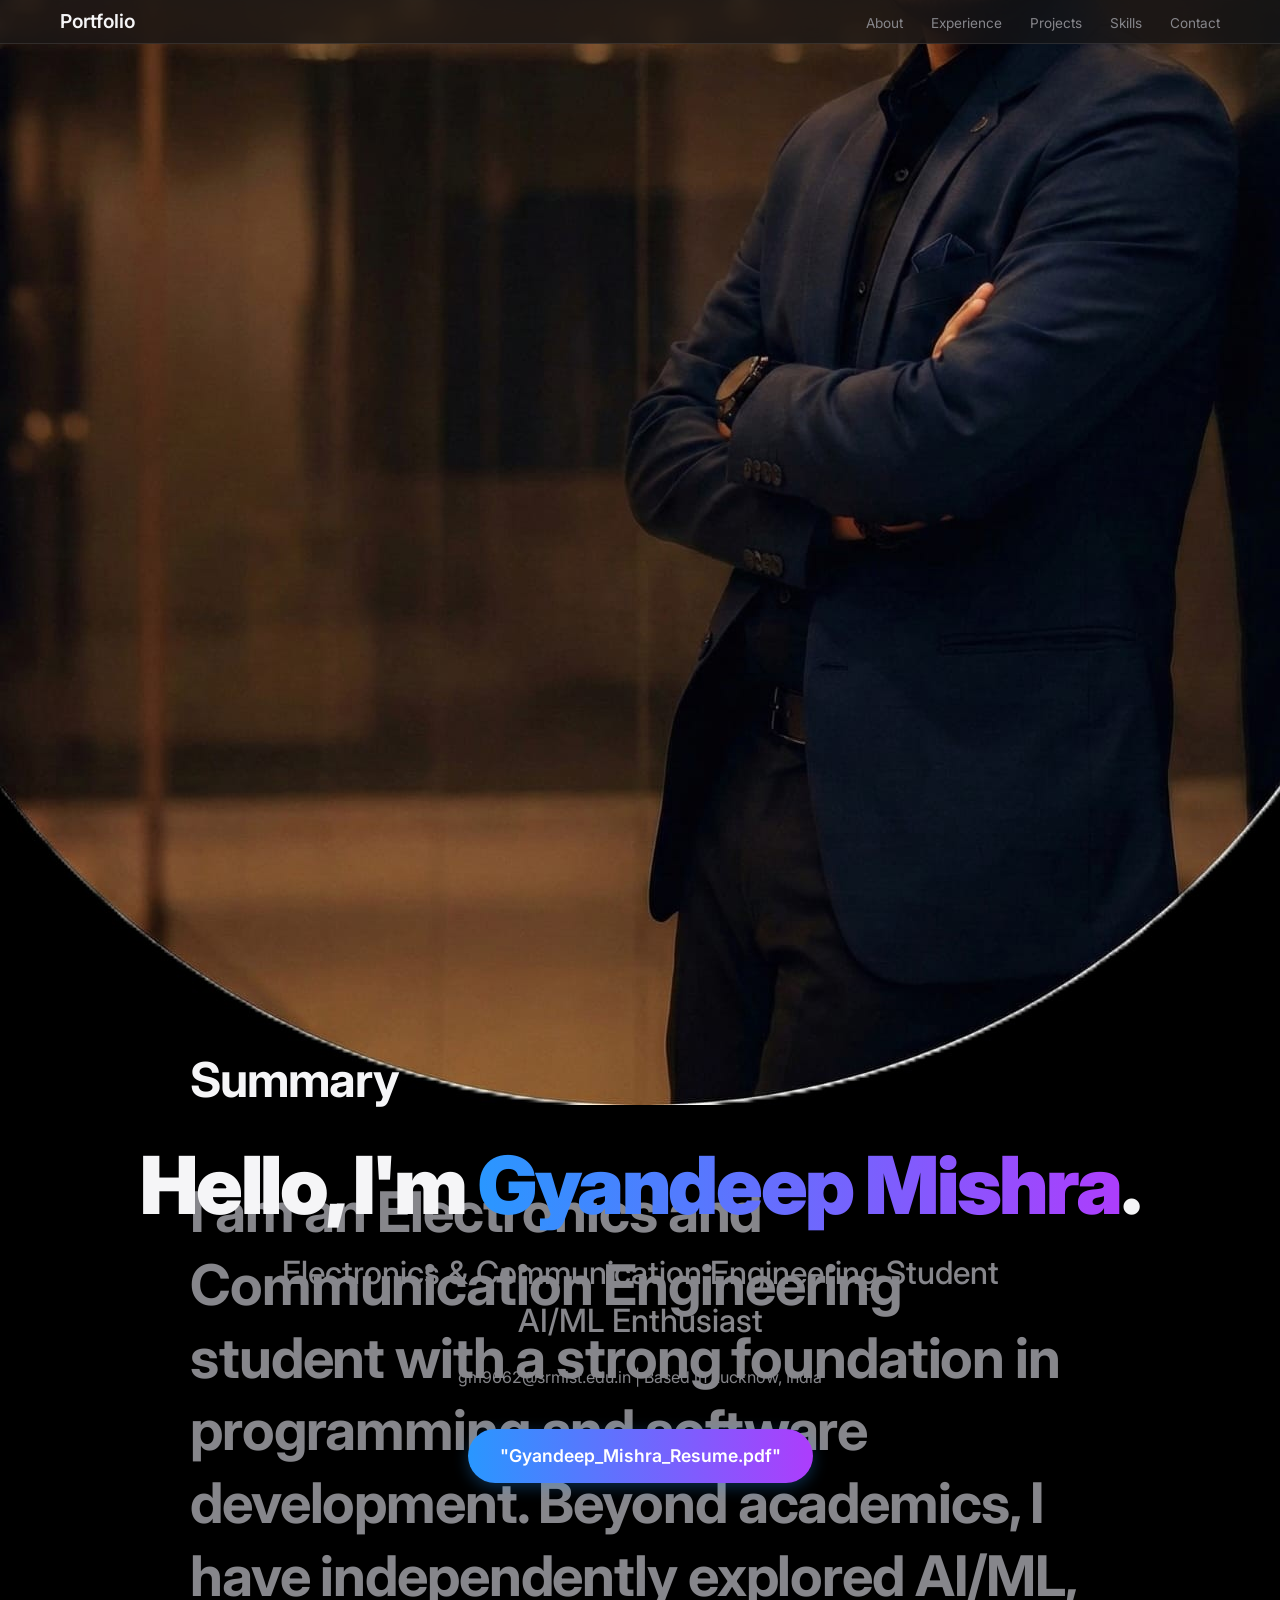
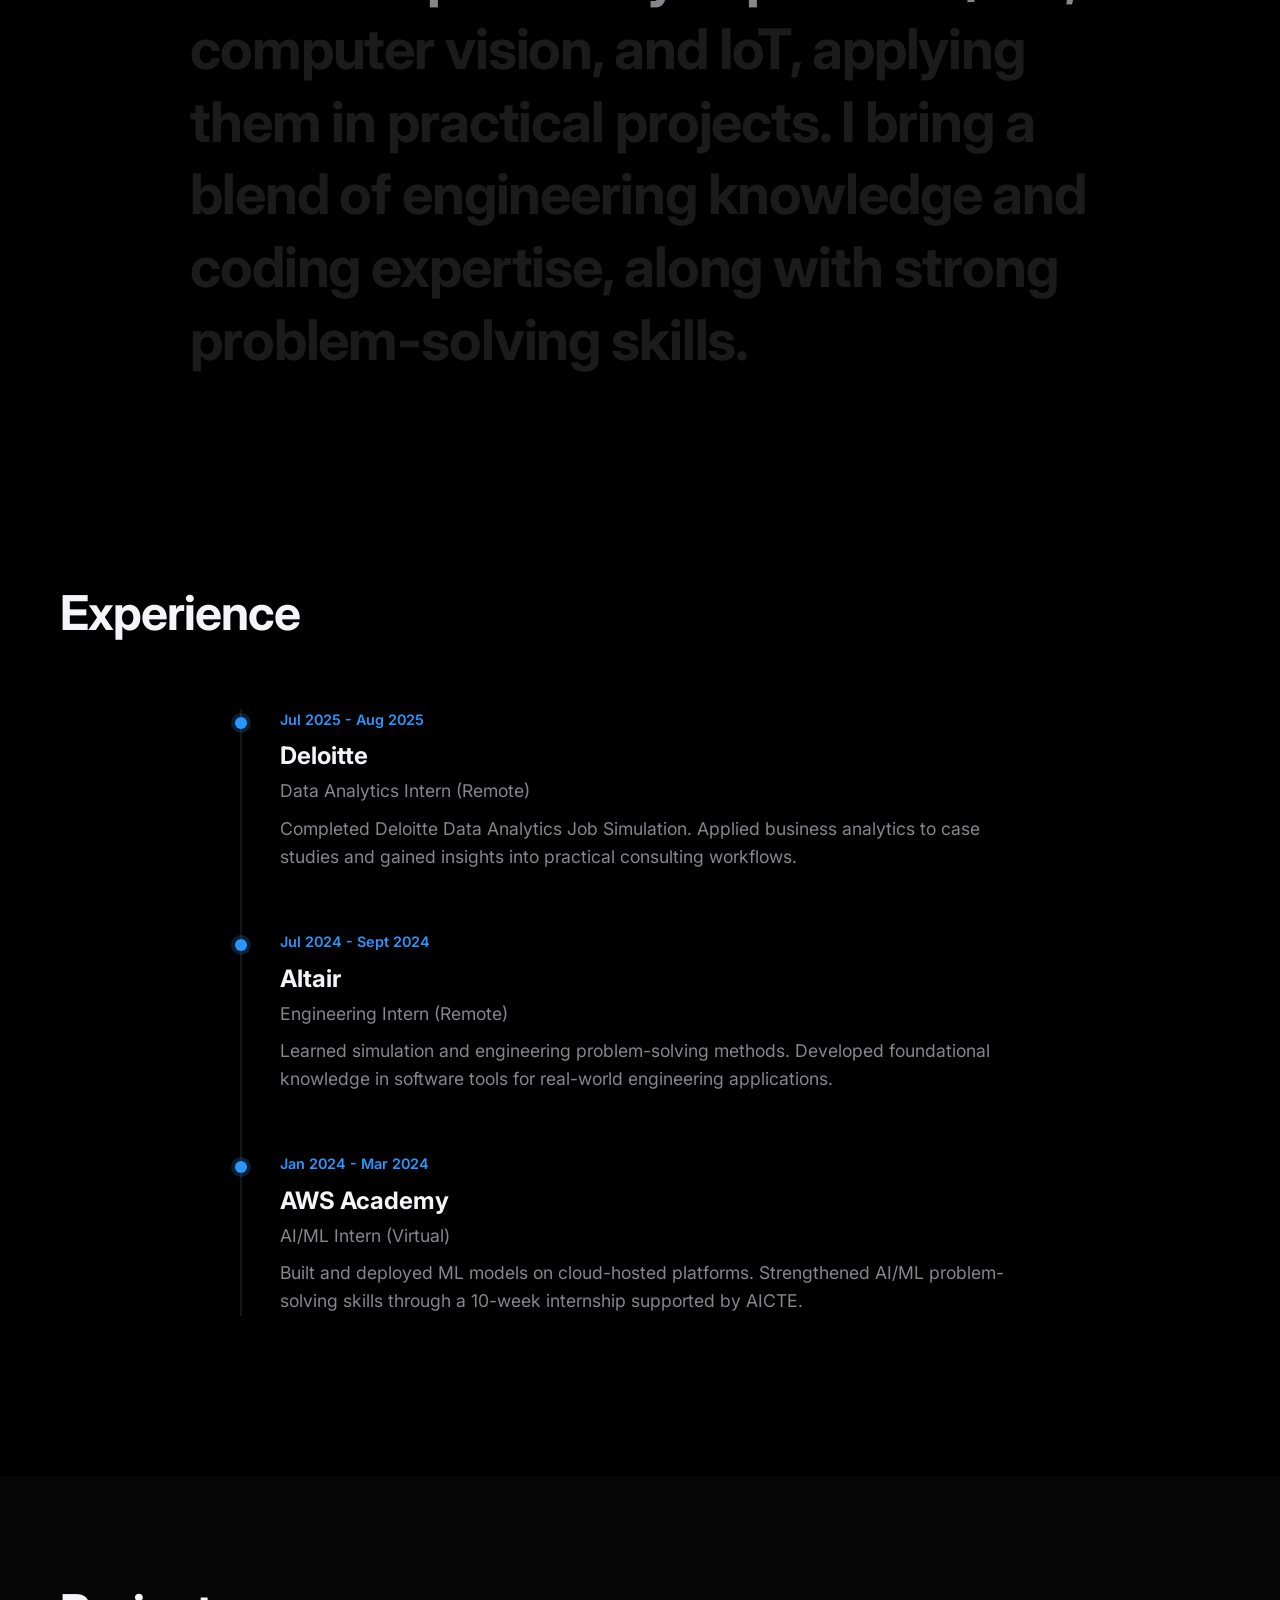
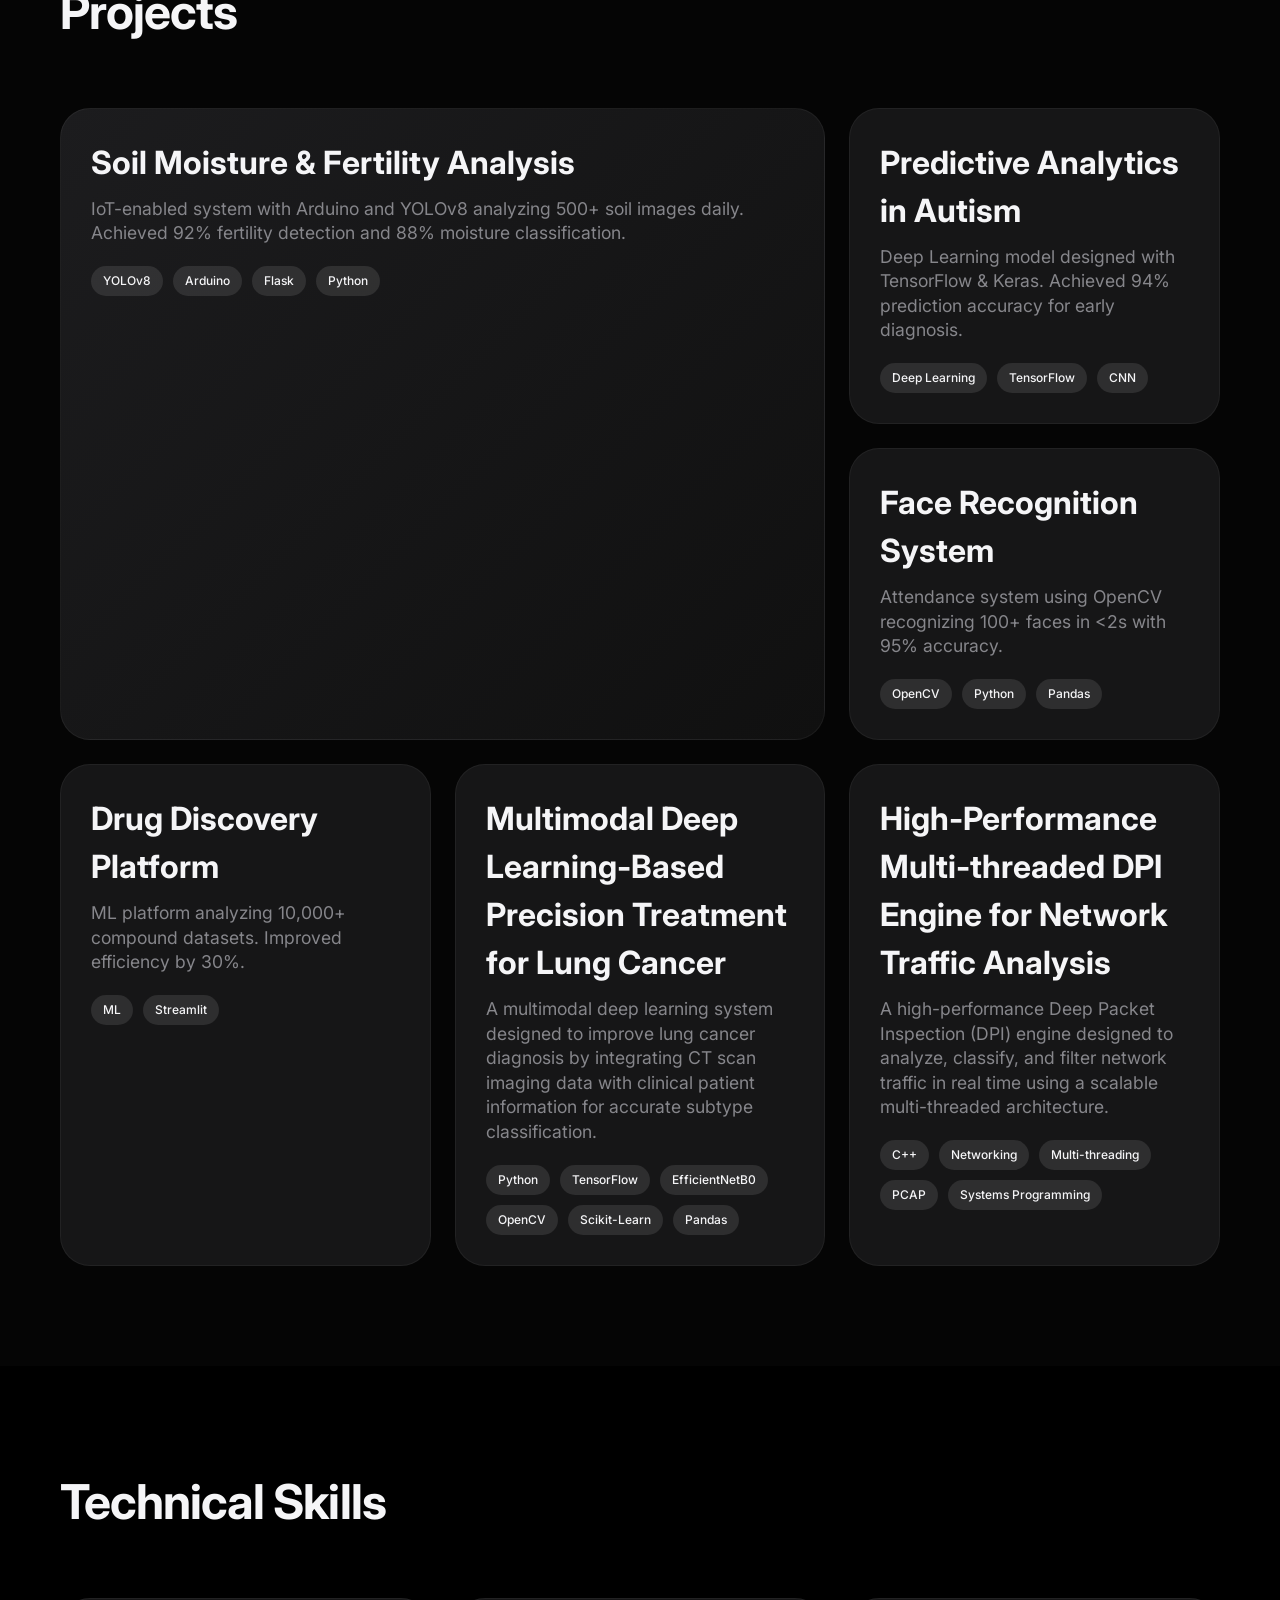
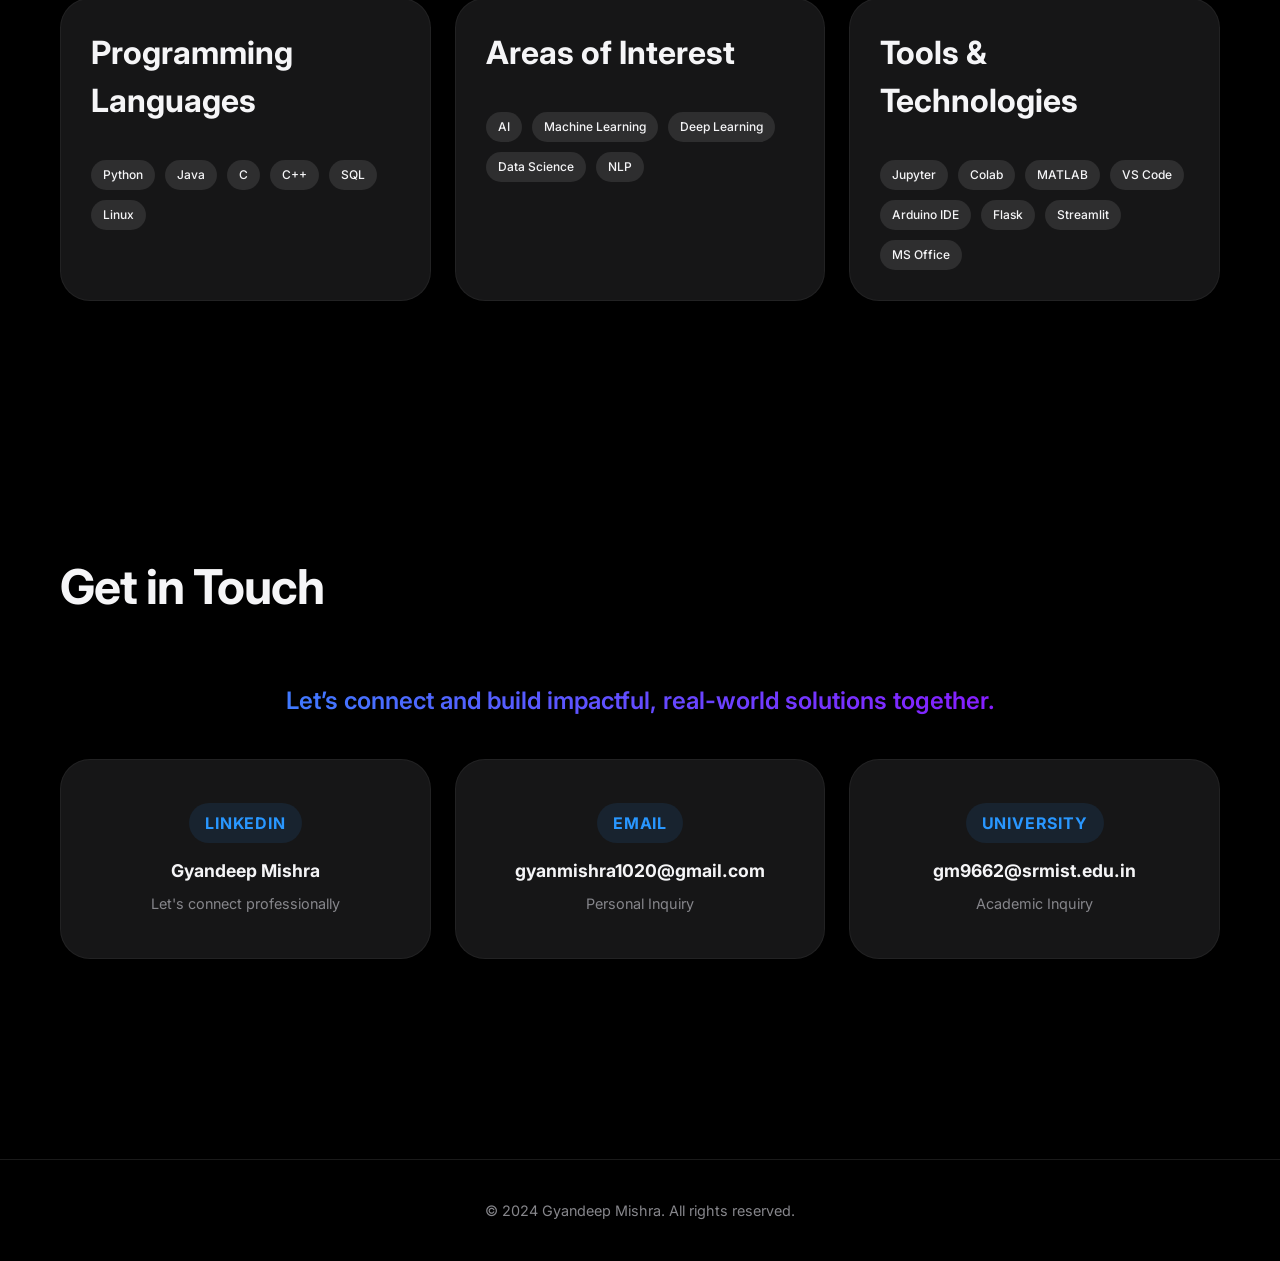
==== index.html @ fb1274d9 "Update index.html" ====
<!DOCTYPE html>
<html lang="en">

<head>
    <meta charset="UTF-8">
    <meta name="viewport" content="width=device-width, initial-scale=1.0">
    <title>Portfolio</title>
    <link rel="stylesheet" href="styles.css">
    <link rel="preconnect" href="https://fonts.googleapis.com">
    <link rel="preconnect" href="https://fonts.gstatic.com" crossorigin>
    <link href="https://fonts.googleapis.com/css2?family=Inter:wght@400;600;700;900&display=swap" rel="stylesheet">
</head>

<body>
    <nav class="navbar">
        <div class="nav-content">
            <a href="#" class="logo">Portfolio</a>
            <div class="nav-links">
                <a href="#about">About</a>
                <a href="#experience">Experience</a>
                <a href="#projects">Projects</a>
                <a href="#skills">Skills</a>
                <a href="#contact">Contact</a>
            </div>
        </div>
    </nav>

    <main>
        <section id="hero" class="hero-section">
            <div class="hero-content">
                <div class="profile-container">
                    <img src="profile.png" alt="Gyandeep Mishra" class="profile.png">
                </div>
                <h1 class="scroll-reveal">Hello, I'm <span class="highlight">Gyandeep Mishra</span>.</h1>
                <p class="subtitle scroll-reveal delay-1">Electronics & Communication Engineering Student<br>AI/ML
                    Enthusiast</p>
                <p style="margin-top: 20px; color: var(--text-secondary);" class="scroll-reveal delay-2">
                    gm9662@srmist.edu.in | Based in Lucknow, India</p>
                <div class="scroll-reveal delay-3" style="margin-top: 40px;">
                    <a href="resume.pdf" class="btn-primary" download>"Gyandeep_Mishra_Resume.pdf"</a>
                </div>
            </div>
        </section>

        <section id="about" class="about-section">
            <div class="container">
                <h2 class="section-title scroll-reveal">Summary</h2>
                <p class="large-text scroll-text">
                    I am an <span class="highlight-text">Electronics and Communication Engineering student</span> with a
                    strong foundation in programming and software development.
                    Beyond academics, I have independently explored <span class="highlight-text">AI/ML, computer vision,
                        and IoT</span>, applying them in practical projects.
                    I bring a blend of engineering knowledge and <span class="highlight-text">coding expertise</span>,
                    along with strong problem-solving skills.
                </p>
            </div>
        </section>

        <section id="experience" class="experience-section">
            <div class="container">
                <h2 class="section-title scroll-reveal">Experience</h2>
                <div class="timeline">
                    <div class="timeline-item scroll-reveal delay-1">
                        <div class="timeline-date">Jul 2025 - Aug 2025</div>
                        <div class="timeline-content">
                            <h3>Deloitte</h3>
                            <p>Data Analytics Intern (Remote)</p>
                            <p class="description">Completed Deloitte Data Analytics Job Simulation. Applied business
                                analytics to case studies and gained insights into practical consulting workflows.</p>
                        </div>
                    </div>
                    <div class="timeline-item scroll-reveal delay-2">
                        <div class="timeline-date">Jul 2024 - Sept 2024</div>
                        <div class="timeline-content">
                            <h3>Altair</h3>
                            <p>Engineering Intern (Remote)</p>
                            <p class="description">Learned simulation and engineering problem-solving methods. Developed
                                foundational knowledge in software tools for real-world engineering applications.</p>
                        </div>
                    </div>
                    <div class="timeline-item scroll-reveal delay-3">
                        <div class="timeline-date">Jan 2024 - Mar 2024</div>
                        <div class="timeline-content">
                            <h3>AWS Academy</h3>
                            <p>AI/ML Intern (Virtual)</p>
                            <p class="description">Built and deployed ML models on cloud-hosted platforms. Strengthened
                                AI/ML problem-solving skills through a 10-week internship supported by AICTE.</p>
                        </div>
                    </div>
                </div>
            </div>
        </section>

        <section id="projects" class="projects-section">
            <div class="container">
                <h2 class="section-title scroll-reveal">Projects</h2>
                <div class="bento-grid">
                    <div class="bento-item large scroll-reveal">
                        <div class="project-content">
                            <h3>Soil Moisture & Fertility Analysis</h3>
                            <p>IoT-enabled system with Arduino and YOLOv8 analyzing 500+ soil images daily. Achieved 92%
                                fertility detection and 88% moisture classification.</p>
                            <div class="project-tags">
                                <span class="tag">YOLOv8</span>
                                <span class="tag">Arduino</span>
                                <span class="tag">Flask</span>
                                <span class="tag">Python</span>
                            </div>
                            <!-- Hidden Details -->
                            <div class="hidden-details" style="display: none;">
                                <p><strong>The Soil Moisture and Fertility Analysis with Camera Integration</strong>
                                    project is a smart agriculture solution developed with the aim of improving farmers’
                                    conditions through the use of modern technology.</p>

                                <h4>Motivation</h4>
                                <p>Many farmers still rely on traditional methods and personal experience to judge soil
                                    quality and moisture levels, which often leads to over-irrigation, under-irrigation,
                                    low crop yield, and unnecessary fertilizer usage. The motivation behind this project
                                    was to provide farmers with a simple, accurate, and affordable technological tool
                                    that can help them make better decisions regarding watering and soil treatment,
                                    ultimately increasing productivity while reducing resource wastage.</p>

                                <h4>How It Works</h4>
                                <p>The system combines IoT hardware, computer vision, and machine learning to analyze
                                    soil conditions in real time. An Arduino-based setup is used along with a camera
                                    module to capture soil images directly from the field. These images are then
                                    processed using YOLOv8-based deep learning models, which analyze visual patterns,
                                    texture, and color variations in the soil to determine its fertility level and
                                    moisture condition.</p>

                                <h4>Key Metrics</h4>
                                <p>On a daily basis, the system is capable of analyzing 500+ soil images, providing
                                    consistent and scalable monitoring. The machine learning model achieved <strong>92%
                                        accuracy</strong> in soil fertility detection and <strong>88% accuracy</strong>
                                    in moisture classification, ensuring reliable results for real-world agricultural
                                    use.</p>

                                <h4>Farmer-Friendly Interface</h4>
                                <p>To make the system farmer-friendly, the processed results are displayed through a
                                    web-based interface developed using Flask, HTML, and CSS. This interface presents
                                    clear insights such as:</p>
                                <ul>
                                    <li>Current soil moisture level</li>
                                    <li>Soil fertility status</li>
                                    <li>Recommendations for irrigation and fertilizer usage</li>
                                </ul>

                                <h4>Impact</h4>
                                <p>By using accurate data instead of guesswork, farmers can avoid excessive watering and
                                    fertilizer application. As a result, the system helps in reducing water usage by
                                    20–25%, lowering operational costs and promoting sustainable farming practices.</p>

                                <p>Overall, this project demonstrates how IoT and AI-driven solutions can empower
                                    farmers by providing them with actionable insights, improving crop yield, conserving
                                    natural resources, and supporting long-term agricultural sustainability.</p>
                            </div>
                        </div>
                    </div>
                    <div class="bento-item medium scroll-reveal delay-1">
                        <div class="project-content">
                            <h3>Predictive Analytics in Autism</h3>
                            <p>Deep Learning model designed with TensorFlow & Keras. Achieved 94% prediction accuracy
                                for early diagnosis.</p>
                            <div class="project-tags">
                                <span class="tag">Deep Learning</span>
                                <span class="tag">TensorFlow</span>
                                <span class="tag">CNN</span>
                            </div>
                            <!-- Hidden Details -->
                            <div class="hidden-details" style="display: none;">
                                <p><strong>The Predictive Analytics in Autism Spectrum Disorder (ASD)</strong> project
                                    focuses on using artificial intelligence and deep learning techniques to support the
                                    early and accurate diagnosis of autism.</p>

                                <h4>Motivation & Problem</h4>
                                <p>Autism Spectrum Disorder is a neurodevelopmental condition that affects
                                    communication, behavior, and social interaction. Early diagnosis plays a critical
                                    role in enabling timely intervention. However, traditional diagnosis methods largely
                                    depend on behavioral observations and expert judgment, which can be time-consuming,
                                    subjective, and prone to inconsistencies, often leading to delayed diagnosis or
                                    false positives.</p>

                                <h4>The Solution</h4>
                                <p>The motivation behind this project was to design a data-driven and objective
                                    diagnostic support system that can assist healthcare professionals by improving
                                    diagnostic accuracy and reducing uncertainty. By leveraging deep learning models,
                                    the system aims to identify autism-related patterns at an early stage, making the
                                    diagnostic process faster and more reliable.</p>

                                <h4>Technical Implementation</h4>
                                <p>In this project, a <strong>Convolutional Neural Network (CNN)</strong> was developed
                                    using <strong>TensorFlow</strong> and <strong>Keras</strong>. The model was trained
                                    on 5,000+ datasets, which include relevant features associated with Autism Spectrum
                                    Disorder. CNNs are particularly effective in identifying complex and non-linear
                                    patterns in data, making them well-suited for medical prediction tasks.</p>

                                <h4>Results & Impact</h4>
                                <p>After training and evaluation, the model achieved a <strong>prediction accuracy of
                                        94%</strong>, demonstrating strong diagnostic capability. Additionally, the
                                    system successfully <strong>reduced false positive rates by 15%</strong>, which is
                                    critical in avoiding unnecessary stress, misdiagnosis, and incorrect treatment
                                    plans.</p>

                                <p>By improving diagnostic precision, this project contributes to early autism
                                    detection, enabling healthcare professionals and caregivers to initiate timely
                                    intervention strategies. The system is intended to act as a decision-support tool,
                                    assisting clinicians rather than replacing professional medical judgment.</p>

                                <p>Overall, this project highlights the potential of AI-driven predictive analytics in
                                    healthcare, specifically in neurodevelopmental disorder diagnosis, enhancing
                                    accuracy, consistency, and efficiency in medical decision-making.</p>
                            </div>
                        </div>
                    </div>
                    <div class="bento-item medium scroll-reveal delay-2">
                        <div class="project-content">
                            <h3>Face Recognition System</h3>
                            <p>Attendance system using OpenCV recognizing 100+ faces in <2s with 95% accuracy.</p>
                                    <div class="project-tags">
                                        <span class="tag">OpenCV</span>
                                        <span class="tag">Python</span>
                                        <span class="tag">Pandas</span>
                                    </div>
                                    <!-- Hidden Details -->
                                    <div class="hidden-details" style="display: none;">
                                        <p><strong>The Face Recognition Attendance System using ESP32</strong> is an
                                            automated attendance management solution designed to replace traditional
                                            manual and biometric attendance methods, which are often time-consuming,
                                            error-prone, and inconvenient.</p>

                                        <h4>Motivation</h4>
                                        <p>In educational institutions and organizations, taking attendance manually
                                            consumes valuable time and can lead to proxy attendance or incorrect record
                                            keeping. The motivation behind this project was to develop a contactless,
                                            fast, and accurate attendance system that leverages computer vision and
                                            embedded systems. Especially after the COVID-19 period, the need for
                                            touch-free and automated systems became more important for hygiene,
                                            efficiency, and scalability.</p>

                                        <h4>How It Works</h4>
                                        <p>The system uses an <strong>ESP32 camera module</strong> to capture facial
                                            images of individuals in real time. These images are processed using
                                            <strong>Python</strong> and <strong>OpenCV</strong>, where facial features
                                            are detected and compared against a pre-stored database using the
                                            <strong>face_recognition</strong> library. Once a face is successfully
                                            recognized, the system automatically marks the attendance of the individual.
                                        </p>

                                        <h4>Performance & Tech Stack</h4>
                                        <p>The system is capable of recognizing <strong>100+ faces in under 2
                                                seconds</strong>, making it suitable for real-time classroom or office
                                            environments. Attendance data is stored and managed efficiently using Pandas
                                            and NumPy, enabling structured record-keeping and easy data analysis.</p>

                                        <h4>Impact</h4>
                                        <p>During evaluation, the system achieved an <strong>overall recognition
                                                accuracy of 95%</strong>, ensuring reliable performance in real-world
                                            conditions. By automating the attendance process, the system saves
                                            approximately <strong>15 minutes per session</strong>, significantly
                                            improving productivity for instructors and administrators.</p>

                                        <p>This project demonstrates how embedded hardware (ESP32) combined with
                                            computer vision and machine learning techniques can solve everyday
                                            administrative problems, highlighting the practical application of AI in
                                            building smart, efficient, and scalable systems.</p>
                                    </div>
                        </div>
                    </div>
                    <div class="bento-item small scroll-reveal delay-3">
                        <div class="project-content">
                            <h3>Drug Discovery Platform</h3>
                            <p>ML platform analyzing 10,000+ compound datasets. Improved efficiency by 30%.</p>
                            <div class="project-tags">
                                <span class="tag">ML</span>
                                <span class="tag">Streamlit</span>
                            </div>
                            <!-- Hidden Details -->
                            <div class="hidden-details" style="display: none;">
                                <p><strong>The Drug Discovery and Management System</strong> is a web-based healthcare
                                    platform developed to address two major challenges in the pharmaceutical domain:
                                    medicine supply chain management and efficient drug discovery and accessibility.</p>

                                <h4>The Problem</h4>
                                <p>The idea for this project originated during the COVID-19 pandemic (2020), when
                                    governments and healthcare authorities faced serious difficulties in tracking
                                    medicine manufacturing, distribution, and availability. Despite sufficient
                                    production, medicines often failed to reach the right places at the right time due
                                    to the absence of a centralized monitoring system. This resulted in shortages, black
                                    marketing, panic buying, and lack of transparency.</p>

                                <h4>The Solution</h4>
                                <p>To address this issue, we designed a centralized digital platform that allows
                                    medicines to be tracked end-to-end, starting from the manufacturer, moving through
                                    retailers, and finally reaching local medical shops where customers can easily
                                    purchase them. This enables better visibility, accountability, and control over the
                                    pharmaceutical supply chain.</p>

                                <h4>Drug Discovery & Analysis</h4>
                                <p>In addition to management, the project also focuses on the drug discovery and search
                                    process. Traditional drug analysis and discovery methods are time-consuming and
                                    computationally expensive. To overcome this, we applied machine learning techniques
                                    on a dataset of 10,000+ drug compounds to speed up analysis and improve prediction
                                    efficiency. As a result, the system reduces drug analysis time by 40% and improves
                                    prediction efficiency by 30%, significantly accelerating the discovery process.</p>

                                <h4>Intelligent Drug Search</h4>
                                <p>A key feature of the system is its intelligent drug search functionality. When a user
                                    searches for a medicine (for example, a branded drug like Dolo), the system not only
                                    checks its availability in nearby locations but also automatically suggests:</p>
                                <ul>
                                    <li>Alternative branded medicines with the same composition</li>
                                    <li>Generic medicines that are safe, approved, and more affordable</li>
                                </ul>
                                <p>This feature is especially useful during shortages, as it reduces dependency on a
                                    single brand and promotes awareness of cost-effective generic options.</p>

                                <h4>Tech Stack</h4>
                                <p>The entire system is implemented using <strong>Python</strong>, with data processing
                                    handled by <strong>Pandas</strong> and <strong>NumPy</strong>, machine learning
                                    models developed using <strong>TensorFlow</strong>, and a user-friendly web
                                    interface built using <strong>Streamlit</strong>.</p>
                            </div>
                        </div>
                    </div>
                    <div class="bento-item medium scroll-reveal">
                        <div class="project-content">
                            <h3>Multimodal Deep Learning-Based Precision Treatment for Lung Cancer</h3>
                            <p>A multimodal deep learning system designed to improve lung cancer diagnosis by integrating CT scan imaging data with clinical patient information for accurate subtype classification.</p>
                            <div class="project-tags">
                                <span class="tag">Python</span>
                                <span class="tag">TensorFlow</span>
                                <span class="tag">EfficientNetB0</span>
                                <span class="tag">OpenCV</span>
                                <span class="tag">Scikit-Learn</span>
                                <span class="tag">Pandas</span>
                            </div>
                            <!-- Hidden Details -->
                            <div class="hidden-details" style="display: none;">
                                <p><strong>Overview:</strong> A multimodal deep learning system designed to improve lung cancer diagnosis and treatment planning by integrating CT scan imaging data with clinical patient information for accurate subtype classification.</p>

                                <h4>The Problem</h4>
                                <p>Traditional lung cancer diagnosis often relies on either imaging data or clinical information independently, which limits diagnostic accuracy and fails to capture the full complexity of the disease. This can lead to delayed detection, incorrect classification of cancer subtypes, and less effective treatment planning.</p>

                                <h4>The Solution</h4>
                                <p>To overcome these limitations, this project introduces a multimodal deep learning framework that combines CT scan images with structured clinical data. By leveraging both visual and patient-specific information, the system enhances classification accuracy and supports more precise, personalized treatment decisions.</p>

                                <h4>Core Features</h4>
                                <ul>
                                    <li><strong>Multimodal Data Integration:</strong> Combines CT scan images and clinical data for comprehensive analysis.</li>
                                    <li><strong>Deep Learning-Based Image Processing:</strong> Uses EfficientNetB0 for feature extraction from medical imaging data.</li>
                                    <li><strong>Feature-Level Fusion:</strong> Merges image features with clinical parameters to improve prediction performance.</li>
                                    <li><strong>Cancer Subtype Classification:</strong> Accurately classifies different types of lung cancer for better diagnosis.</li>
                                    <li><strong>Preprocessing Pipeline:</strong> Implements image normalization, resizing, and data cleaning for reliable model training.</li>
                                </ul>

                                <h4>System Architecture</h4>
                                <p>The system follows a multimodal pipeline:</p>
                                <p style="background-color: var(--secondary-bg); padding: 10px; border-radius: 5px; text-align: center; margin: 15px 0;">
                                    <code>CT Images &rarr; CNN Feature Extraction (EfficientNetB0)</code><br>
                                    <code>Clinical Data &rarr; Feature Fusion &rarr; Classification Model &rarr; Output Prediction</code>
                                </p>

                                <h4>Technical Contribution</h4>
                                <ul>
                                    <li>Developed a multimodal deep learning architecture combining imaging and tabular data</li>
                                    <li>Implemented feature-level fusion techniques to enhance predictive performance</li>
                                    <li>Utilized transfer learning (EfficientNetB0) for improved feature extraction</li>
                                    <li>Built a complete pipeline including preprocessing, training, and evaluation</li>
                                    <li>Integrated multiple libraries for efficient data handling and model development</li>
                                </ul>

                                <h4>Impact</h4>
                                <ul>
                                    <li>Achieved high classification accuracy (~96&ndash;97%)</li>
                                    <li>Improved diagnostic reliability by combining multiple data sources</li>
                                    <li>Supports precision medicine by enabling personalized treatment planning</li>
                                    <li>Demonstrates real-world application of AI in healthcare and medical imaging</li>
                                </ul>

                                <h4>Tech Stack</h4>
                                <ul>
                                    <li><strong>Language:</strong> Python</li>
                                    <li><strong>Libraries:</strong> TensorFlow, Keras, OpenCV, Scikit-Learn, NumPy, Pandas</li>
                                    <li><strong>Model:</strong> EfficientNetB0 (Transfer Learning)</li>
                                    <li><strong>Concepts:</strong> Deep Learning, Multimodal Learning, Medical Image Analysis</li>
                                </ul>
                            </div>
                        </div>
                    </div>
                    <div class="bento-item medium scroll-reveal delay-1">
                        <div class="project-content">
                            <h3>High-Performance Multi-threaded DPI Engine for Network Traffic Analysis</h3>
                            <p>A high-performance Deep Packet Inspection (DPI) engine designed to analyze, classify, and filter network traffic in real time using a scalable multi-threaded architecture.</p>
                            <div class="project-tags">
                                <span class="tag">C++</span>
                                <span class="tag">Networking</span>
                                <span class="tag">Multi-threading</span>
                                <span class="tag">PCAP</span>
                                <span class="tag">Systems Programming</span>
                            </div>
                            <!-- Hidden Details -->
                            <div class="hidden-details" style="display: none;">
                                <p><strong>Overview:</strong> A high-performance Deep Packet Inspection (DPI) engine designed to analyze, classify, and filter network traffic in real time using a scalable multi-threaded architecture.</p>

                                <h4>The Problem</h4>
                                <p>Traditional network monitoring systems rely on basic packet inspection techniques that only analyze packet headers, making them ineffective for identifying modern applications, encrypted traffic patterns, and malicious activities. Additionally, single-threaded systems struggle to handle high-throughput network traffic, leading to performance bottlenecks and delayed analysis.</p>

                                <h4>The Solution</h4>
                                <p>To address these limitations, this project implements a multi-threaded DPI engine capable of inspecting packet payloads in depth while maintaining high performance. The system processes PCAP-based network traffic and distributes workloads efficiently across multiple threads to ensure scalability and real-time analysis.</p>

                                <h4>Core Features</h4>
                                <ul>
                                    <li><strong>Deep Packet Inspection (DPI):</strong> Analyzes both packet headers and payloads to identify applications and traffic patterns.</li>
                                    <li><strong>Multi-threaded Architecture:</strong> Uses thread-safe queues and load balancing to process large volumes of network packets in parallel.</li>
                                    <li><strong>Connection Tracking:</strong> Maintains stateful information of network flows for accurate traffic classification.</li>
                                    <li><strong>Rule-based Filtering System:</strong> Allows blocking or filtering of traffic based on predefined rules (e.g., domain or protocol-based).</li>
                                    <li><strong>SNI Extraction (TLS Analysis):</strong> Extracts Server Name Indication (SNI) from encrypted traffic to identify domains without decryption.</li>
                                    <li><strong>PCAP Processing Engine:</strong> Reads and processes offline packet capture files for traffic analysis and testing.</li>
                                </ul>

                                <h4>System Architecture</h4>
                                <p>The system follows a pipeline-based design:</p>
                                <p style="background-color: var(--secondary-bg); padding: 10px; border-radius: 5px; text-align: center; margin: 15px 0;"><code>PCAP Input &rarr; Packet Parser &rarr; Load Balancer &rarr; Worker Threads &rarr; DPI Engine &rarr; Rule Engine &rarr; Output</code></p>
                                <p>This architecture ensures efficient packet distribution and high throughput while maintaining accuracy in inspection.</p>

                                <h4>Technical Contribution</h4>
                                <ul>
                                    <li>Designed a scalable multi-threaded pipeline for packet processing</li>
                                    <li>Implemented lock-free / thread-safe queue mechanisms for inter-thread communication</li>
                                    <li>Built modular components such as: Packet parser, Load balancer, Rule manager, Connection tracker</li>
                                    <li>Optimized packet flow handling to minimize latency and maximize throughput</li>
                                </ul>

                                <h4>Impact</h4>
                                <ul>
                                    <li>Enables real-time traffic classification and filtering</li>
                                    <li>Improves performance and scalability compared to single-threaded DPI systems</li>
                                    <li>Demonstrates practical implementation of network security concepts used in ISPs and enterprise firewalls</li>
                                    <li>Provides a foundation for advanced applications like intrusion detection systems (IDS) and network monitoring tools</li>
                                </ul>

                                <h4>Tech Stack</h4>
                                <ul>
                                    <li><strong>Language:</strong> C++</li>
                                    <li><strong>Concepts:</strong> Multi-threading, Networking, Systems Design</li>
                                    <li><strong>Libraries/Tools:</strong> PCAP processing, CMake</li>
                                    <li><strong>Core Components:</strong> Thread-safe queues, Load balancer, DPI engine, Rule manager</li>
                                </ul>
                            </div>
                        </div>
                    </div>
                </div>
            </div>
        </section>

        <section id="skills" class="skills-section">
            <div class="container">
                <h2 class="section-title scroll-reveal">Technical Skills</h2>
                <div class="bento-grid">
                    <div class="bento-item scroll-reveal delay-4">
                        <div class="project-content">
                            <h3>Programming Languages</h3>
                            <div class="project-tags" style="margin-top: 15px;">
                                <span class="tag">Python</span>
                                <span class="tag">Java</span>
                                <span class="tag">C</span>
                                <span class="tag">C++</span>
                                <span class="tag">SQL</span>
                                <span class="tag">Linux</span>
                            </div>
                        </div>
                    </div>
                    <div class="bento-item scroll-reveal delay-5">
                        <div class="project-content">
                            <h3>Areas of Interest</h3>
                            <div class="project-tags" style="margin-top: 15px;">
                                <span class="tag">AI</span>
                                <span class="tag">Machine Learning</span>
                                <span class="tag">Deep Learning</span>
                                <span class="tag">Data Science</span>
                                <span class="tag">NLP</span>
                            </div>
                        </div>
                    </div>
                    <div class="bento-item scroll-reveal delay-6">
                        <div class="project-content">
                            <h3>Tools & Technologies</h3>
                            <div class="project-tags" style="margin-top: 15px;">
                                <span class="tag">Jupyter</span>
                                <span class="tag">Colab</span>
                                <span class="tag">MATLAB</span>
                                <span class="tag">VS Code</span>
                                <span class="tag">Arduino IDE</span>
                                <span class="tag">Flask</span>
                                <span class="tag">Streamlit</span>
                                <span class="tag">MS Office</span>
                            </div>
                        </div>
                    </div>
                </div>
            </div>
        </section>

        <!-- Project Detail Modal -->
        <div id="project-modal" class="modal">
            <div class="modal-content">
                <span class="close-modal">&times;</span>
                <h2 id="modal-title">Project Title</h2>
                <div id="modal-tags" class="project-tags"></div>
                <div id="modal-body">
                    <!-- Dynamic Content -->
                </div>
            </div>
        </div>

        <section id="contact" class="contact-section">
            <div class="container">
                <h2 class="section-title scroll-reveal">Get in Touch</h2>
                <p class="contact-tagline scroll-reveal delay-1">Let’s connect and build impactful, real-world solutions
                    together.</p>
                <div class="contact-grid">
                    <a href="https://www.linkedin.com/in/gyandeep-mishra-atomic-intense/" target="_blank"
                        class="bento-item contact-card scroll-reveal delay-1">
                        <div class="contact-icon">LinkedIn</div>
                        <h3>Gyandeep Mishra</h3>
                        <p>Let's connect professionally</p>
                    </a>
                    <a href="mailto:gyanmishra1020@gmail.com" class="bento-item contact-card scroll-reveal delay-2">
                        <div class="contact-icon">Email</div>
                        <h3>gyanmishra1020@gmail.com</h3>
                        <p>Personal Inquiry</p>
                    </a>
                    <a href="mailto:gm9662@srmist.edu.in" class="bento-item contact-card scroll-reveal delay-3">
                        <div class="contact-icon">University</div>
                        <h3>gm9662@srmist.edu.in</h3>
                        <p>Academic Inquiry</p>
                    </a>
                </div>
            </div>
        </section>

        <footer class="footer">
            <p>&copy; 2024 Gyandeep Mishra. All rights reserved.</p>
        </footer>
    </main>

    <script src="script.js"></script>
</body>

</html>
---- styles.css ----
:root {
    --bg-color: #000000;
    --bg-secondary: #161617;
    --text-primary: #f5f5f7;
    --text-secondary: #86868b;
    --accent-color: #2997ff;
    --font-stack: 'Inter', -apple-system, BlinkMacSystemFont, "Segoe UI", Roboto, Oxygen, Ubuntu, Cantarell, "Open Sans", "Helvetica Neue", sans-serif;
    --max-width: 1200px;
    --nav-height: 44px;
}

* {
    margin: 0;
    padding: 0;
    box-sizing: border-box;
}

body {
    background-color: var(--bg-color);
    color: var(--text-primary);
    font-family: var(--font-stack);
    -webkit-font-smoothing: antialiased;
    line-height: 1.5;
    overflow-x: hidden;
}

/* Navbar */
.navbar {
    position: fixed;
    top: 0;
    width: 100%;
    height: var(--nav-height);
    background: rgba(22, 22, 23, 0.8);
    backdrop-filter: saturate(180%) blur(20px);
    z-index: 1000;
    border-bottom: 1px solid rgba(255, 255, 255, 0.1);
}

.nav-content {
    max-width: var(--max-width);
    margin: 0 auto;
    display: flex;
    justify-content: space-between;
    align-items: center;
    height: 100%;
    padding: 0 20px;
}

.logo {
    color: var(--text-primary);
    text-decoration: none;
    font-weight: 600;
    font-size: 1.2rem;
}

.nav-links a {
    color: var(--text-secondary);
    text-decoration: none;
    margin-left: 24px;
    font-size: 0.85rem;
    transition: color 0.3s ease;
}

.nav-links a:hover {
    color: var(--text-primary);
}

/* Base Layout */
main {
    padding-top: var(--nav-height);
}

.container {
    max-width: var(--max-width);
    margin: 0 auto;
    padding: 100px 20px;
}

.section-title {
    font-size: 3rem;
    font-weight: 700;
    margin-bottom: 60px;
    letter-spacing: -0.02em;
}

/* Hero Section */
.hero-section {
    height: 100vh;
    display: flex;
    justify-content: center;
    align-items: center;
    text-align: center;
    background: radial-gradient(circle at center, #1a1a1a 0%, #000000 100%);
    flex-direction: column;
}

.profile-container {
    margin-bottom: 30px;
    animation: fadeInDown 1s ease-out;
}

.profile-img {
    width: 180px;
    height: 180px;
    border-radius: 50%;
    object-fit: cover;
    border: 4px solid rgba(255, 255, 255, 0.1);
    box-shadow: 0 20px 40px rgba(0, 0, 0, 0.5);
    transition: transform 0.3s ease, box-shadow 0.3s ease;
}

.profile-img:hover {
    transform: scale(1.05);
    box-shadow: 0 30px 60px rgba(0, 0, 0, 0.6);
    border-color: rgba(255, 255, 255, 0.3);
}

@keyframes fadeInDown {
    from {
        opacity: 0;
        transform: translateY(-30px);
    }

    to {
        opacity: 1;
        transform: translateY(0);
    }
}

.hero-content h1 {
    font-size: 5rem;
    font-weight: 900;
    letter-spacing: -0.03em;
    margin-bottom: 20px;
    line-height: 1.1;
}

.hero-content .subtitle {
    font-size: 2rem;
    color: var(--text-secondary);
    font-weight: 500;
}

.highlight {
    background: linear-gradient(90deg, #2997ff, #ad3dfc);
    background-clip: text;
    -webkit-background-clip: text;
    -webkit-text-fill-color: transparent;
}

.btn-primary {
    display: inline-block;
    background: linear-gradient(90deg, #2997ff, #ad3dfc);
    color: #ffffff;
    text-decoration: none;
    padding: 14px 32px;
    border-radius: 30px;
    font-size: 1.1rem;
    font-weight: 600;
    transition: transform 0.3s ease, box-shadow 0.3s ease;
    box-shadow: 0 4px 15px rgba(41, 151, 255, 0.3);
}

.btn-primary:hover {
    transform: translateY(-3px) scale(1.02);
    box-shadow: 0 8px 25px rgba(173, 61, 252, 0.4);
}

/* About Section */
.about-section {
    min-height: 80vh;
    display: flex;
    align-items: center;
}

.large-text {
    font-size: 3.5rem;
    font-weight: 700;
    line-height: 1.3;
    letter-spacing: -0.02em;
    color: var(--text-secondary);
    /* Base color is dimmed */
    max-width: 900px;
}

.large-text span {
    opacity: 0.2;
    /* Default state */
    transition: opacity 0.5s ease;
}

.large-text span.active {
    opacity: 1;
    /* Highlighted state */
    color: var(--text-primary);
}

/* Experience Section */
.timeline {
    position: relative;
    max-width: 800px;
    margin: 0 auto;
}

.timeline::before {
    content: '';
    position: absolute;
    left: 0;
    top: 0;
    height: 100%;
    width: 2px;
    background: var(--bg-secondary);
}

.timeline-item {
    padding-left: 40px;
    margin-bottom: 60px;
    position: relative;
}

.timeline-item::before {
    content: '';
    position: absolute;
    left: -5px;
    top: 8px;
    width: 12px;
    height: 12px;
    border-radius: 50%;
    background: var(--accent-color);
    box-shadow: 0 0 0 4px rgba(41, 151, 255, 0.2);
}

.timeline-date {
    font-size: 0.9rem;
    color: var(--accent-color);
    margin-bottom: 8px;
    font-weight: 600;
}

.timeline-content h3 {
    font-size: 1.5rem;
    margin-bottom: 4px;
}

.timeline-content p {
    color: var(--text-secondary);
    font-size: 1.1rem;
}

.timeline-content .description {
    margin-top: 10px;
    line-height: 1.6;
}

/* Projects Section */
.projects-section {
    background-color: #050505;
}

.bento-grid {
    display: grid;
    grid-template-columns: repeat(3, 1fr);
    grid-gap: 24px;
    grid-auto-rows: minmax(280px, auto);
}

.bento-item {
    background: var(--bg-secondary);
    border-radius: 30px;
    padding: 30px;
    display: flex;
    flex-direction: column;
    justify-content: space-between;
    transition: transform 0.4s cubic-bezier(0.165, 0.84, 0.44, 1), box-shadow 0.4s ease;
    cursor: pointer;
    overflow: hidden;
    position: relative;
    border: 1px solid rgba(255, 255, 255, 0.05);
}

.bento-item::after {
    content: '';
    position: absolute;
    top: 0;
    left: 0;
    right: 0;
    bottom: 0;
    background: radial-gradient(circle at top right, rgba(255, 255, 255, 0.1), transparent 60%);
    opacity: 0;
    transition: opacity 0.4s ease;
}

.bento-item:hover::after {
    opacity: 1;
}

.bento-item:hover {
    transform: translateY(-5px) scale(1.01);
    box-shadow: 0 20px 40px rgba(0, 0, 0, 0.4);
    border-color: rgba(255, 255, 255, 0.15);
}

.bento-item.large {
    grid-column: span 2;
    grid-row: span 2;
    background: linear-gradient(135deg, #1c1c1e 0%, #101010 100%);
}

.bento-item.wide {
    grid-column: span 3;
}

.project-content {
    z-index: 1;
}

.project-content h3 {
    font-size: 2rem;
    margin-bottom: 10px;
    font-weight: 700;
}

.project-content p {
    color: var(--text-secondary);
    font-size: 1.1rem;
    line-height: 1.4;
}

.project-tags {
    margin-top: auto;
    padding-top: 20px;
    display: flex;
    gap: 10px;
    flex-wrap: wrap;
}

.tag {
    font-size: 0.75rem;
    background: rgba(255, 255, 255, 0.1);
    padding: 6px 12px;
    border-radius: 20px;
    color: var(--text-primary);
    font-weight: 500;
}

/* Footer */
.footer {
    padding: 40px;
    text-align: center;
    border-top: 1px solid rgba(255, 255, 255, 0.1);
    color: var(--text-secondary);
    font-size: 0.9rem;
}

/* Animations */
.scroll-reveal {
    opacity: 0;
    transform: translateY(30px);
    transition: opacity 0.8s cubic-bezier(0.165, 0.84, 0.44, 1), transform 0.8s cubic-bezier(0.165, 0.84, 0.44, 1);
}

.scroll-reveal.visible {
    opacity: 1;
    transform: translateY(0);
}

.delay-1 {
    transition-delay: 0.1s;
}

.delay-2 {
    transition-delay: 0.2s;
}

.delay-3 {
    transition-delay: 0.3s;
}

.delay-4 {
    transition-delay: 0.4s;
}

/* Responsive */
@media (max-width: 768px) {
    .container {
        padding: 60px 20px;
    }

    .hero-content h1 {
        font-size: 3rem;
    }

    .hero-content .subtitle {
        font-size: 1.5rem;
    }

    .large-text {
        font-size: 2rem;
    }

    .bento-grid {
        grid-template-columns: 1fr;
    }

    .bento-item.large,
    .bento-item.wide {
        grid-column: span 1;
        grid-row: span 1;
    }

    .section-title {
        font-size: 2.2rem;
        margin-bottom: 40px;
    }

    .timeline {
        margin-left: 20px;
    }
}

/* Modal Styles */
.modal {
    display: none;
    /* Hidden by default */
    position: fixed;
    z-index: 2000;
    left: 0;
    top: 0;
    width: 100%;
    height: 100%;
    overflow: auto;
    background-color: rgba(0, 0, 0, 0.4);
    backdrop-filter: blur(20px) saturate(180%);
    -webkit-backdrop-filter: blur(20px) saturate(180%);
    opacity: 0;
    transition: opacity 0.4s ease;
    align-items: center;
    justify-content: center;
    pointer-events: none;
    /* Prevent clicks when hidden/opacity 0 if display flex is toggled */
}

.modal.show {
    display: flex;
    opacity: 1;
    pointer-events: auto;
    /* Enable clicks when shown */
}

.modal-content {
    background-color: #1c1c1e;
    margin: auto;
    padding: 40px;
    border: 1px solid rgba(255, 255, 255, 0.1);
    border-radius: 40px;
    width: 90%;
    max-width: 700px;
    box-shadow: 0 25px 50px -12px rgba(0, 0, 0, 0.5);
    position: relative;
    color: var(--text-primary);

    /* Zoom Animation Initial State */
    transform: scale(0.8);
    opacity: 0;
    transition: transform 0.5s cubic-bezier(0.19, 1, 0.22, 1), opacity 0.3s ease;
}

.modal.show .modal-content {
    /* Zoom Animation End State */
    transform: scale(1);
    opacity: 1;
}

.close-modal {
    color: var(--text-secondary);
    float: right;
    font-size: 28px;
    font-weight: bold;
    cursor: pointer;
    transition: color 0.2s;
    position: absolute;
    top: 20px;
    right: 25px;
    z-index: 10;
}

.close-modal:hover,
.close-modal:focus {
    color: var(--text-primary);
    text-decoration: none;
    cursor: pointer;
}

#modal-title {
    font-size: 2.5rem;
    font-weight: 700;
    margin-bottom: 15px;
    margin-right: 30px;
}

#modal-body {
    margin-top: 25px;
    line-height: 1.6;
    color: #d1d1d6;
    font-size: 1.1rem;
    max-height: 70vh;
    /* Scrollable content */
    overflow-y: auto;
    padding-right: 10px;
}

/* Custom scrollbar for modal body */
#modal-body::-webkit-scrollbar {
    width: 6px;
}

#modal-body::-webkit-scrollbar-track {
    background: transparent;
}

#modal-body::-webkit-scrollbar-thumb {
    background: #555;
    border-radius: 3px;
}

#modal-body h4 {
    margin-top: 25px;
    margin-bottom: 10px;
    color: var(--text-primary);
    font-size: 1.3rem;
}

#modal-body ul {
    list-style-position: inside;
    margin-bottom: 15px;
    margin-left: 10px;
}

#modal-body li {
    margin-bottom: 8px;
}

/* Contact Section */
.contact-section {
    padding-bottom: 100px;
}

.contact-grid {
    display: grid;
    grid-template-columns: repeat(auto-fit, minmax(300px, 1fr));
    gap: 24px;
}

.contact-card {
    display: flex;
    flex-direction: column;
    align-items: center;
    justify-content: center;
    text-align: center;
    text-decoration: none;
    color: var(--text-primary);
    padding: 40px;
    min-height: 200px;
}

.contact-card:hover {
    transform: translateY(-5px);
    background: rgba(255, 255, 255, 0.08);
    /* Slightly lighter on hover */
    border-color: rgba(255, 255, 255, 0.2);
}

.contact-icon {
    font-size: 1rem;
    font-weight: 700;
    text-transform: uppercase;
    letter-spacing: 0.05em;
    color: var(--accent-color);
    margin-bottom: 15px;
    background: rgba(41, 151, 255, 0.1);
    padding: 8px 16px;
    border-radius: 20px;
}

.contact-card h3 {
    font-size: 1.1rem;
    margin-bottom: 8px;
    word-break: break-all;
    /* Ensure long emails wrap */
}

.contact-card p {
    color: var(--text-secondary);
    font-size: 0.9rem;
}

@media (max-width: 768px) {
    .container {
        padding: 60px 20px;
    }

    /* Mobile Navbar */
    .navbar {
        height: auto;
        padding: 10px 0;
        background: rgba(22, 22, 23, 0.95);
        /* Slightly more opaque on mobile */
    }

    .nav-content {
        flex-direction: column;
        gap: 10px;
    }

    .nav-links {
        display: flex;
        gap: 20px;
        justify-content: center;
        flex-wrap: wrap;
    }

    .nav-links a {
        margin-left: 0;
        font-size: 0.9rem;
    }

    .hero-content h1 {
        font-size: 3rem;
    }

    .hero-content .subtitle {
        font-size: 1.5rem;
    }

    .large-text {
        font-size: 2rem;
    }

    .bento-grid {
        grid-template-columns: 1fr;
    }

    .bento-item.large,
    .bento-item.wide {
        grid-column: span 1;
        grid-row: span 1;
    }

    .section-title {
        font-size: 2.2rem;
        margin-bottom: 40px;
    }

    .timeline {
        margin-left: 20px;
    }

    .contact-grid {
        grid-template-columns: 1fr;
    }

    .contact-card {
        padding: 30px;
    }

    .contact-tagline {
        font-size: 1.1rem;
        padding: 0 10px;
    }
}

/* Skills Section */
.skills-section {
    background-color: #000000;
    /* Distinct background */
    padding-bottom: 50px;
}

/* Contact Tagline */
.contact-tagline {
    text-align: center;
    font-size: 1.5rem;
    font-weight: 600;
    margin-bottom: 40px;
    background: linear-gradient(90deg, #2997ff, #9d00ff);
    -webkit-background-clip: text;
    /* Standard property for text gradient */
    background-clip: text;
    color: transparent;
    /* Fallback for transparency */
    -webkit-text-fill-color: transparent;
    opacity: 0.9;
}

/* Mouse Sparkle Effect */
.sparkle {
    position: fixed;
    pointer-events: none;
    border-radius: 50%;
    z-index: 9999;
    animation: sparkleAnim 0.8s forwards;
    transform: translate(-50%, -50%);
}

@keyframes sparkleAnim {
    0% {
        opacity: 1;
        transform: translate(-50%, -50%) scale(1);
    }
    100% {
        opacity: 0;
        transform: translate(-50%, -50%) scale(0);
    }
}
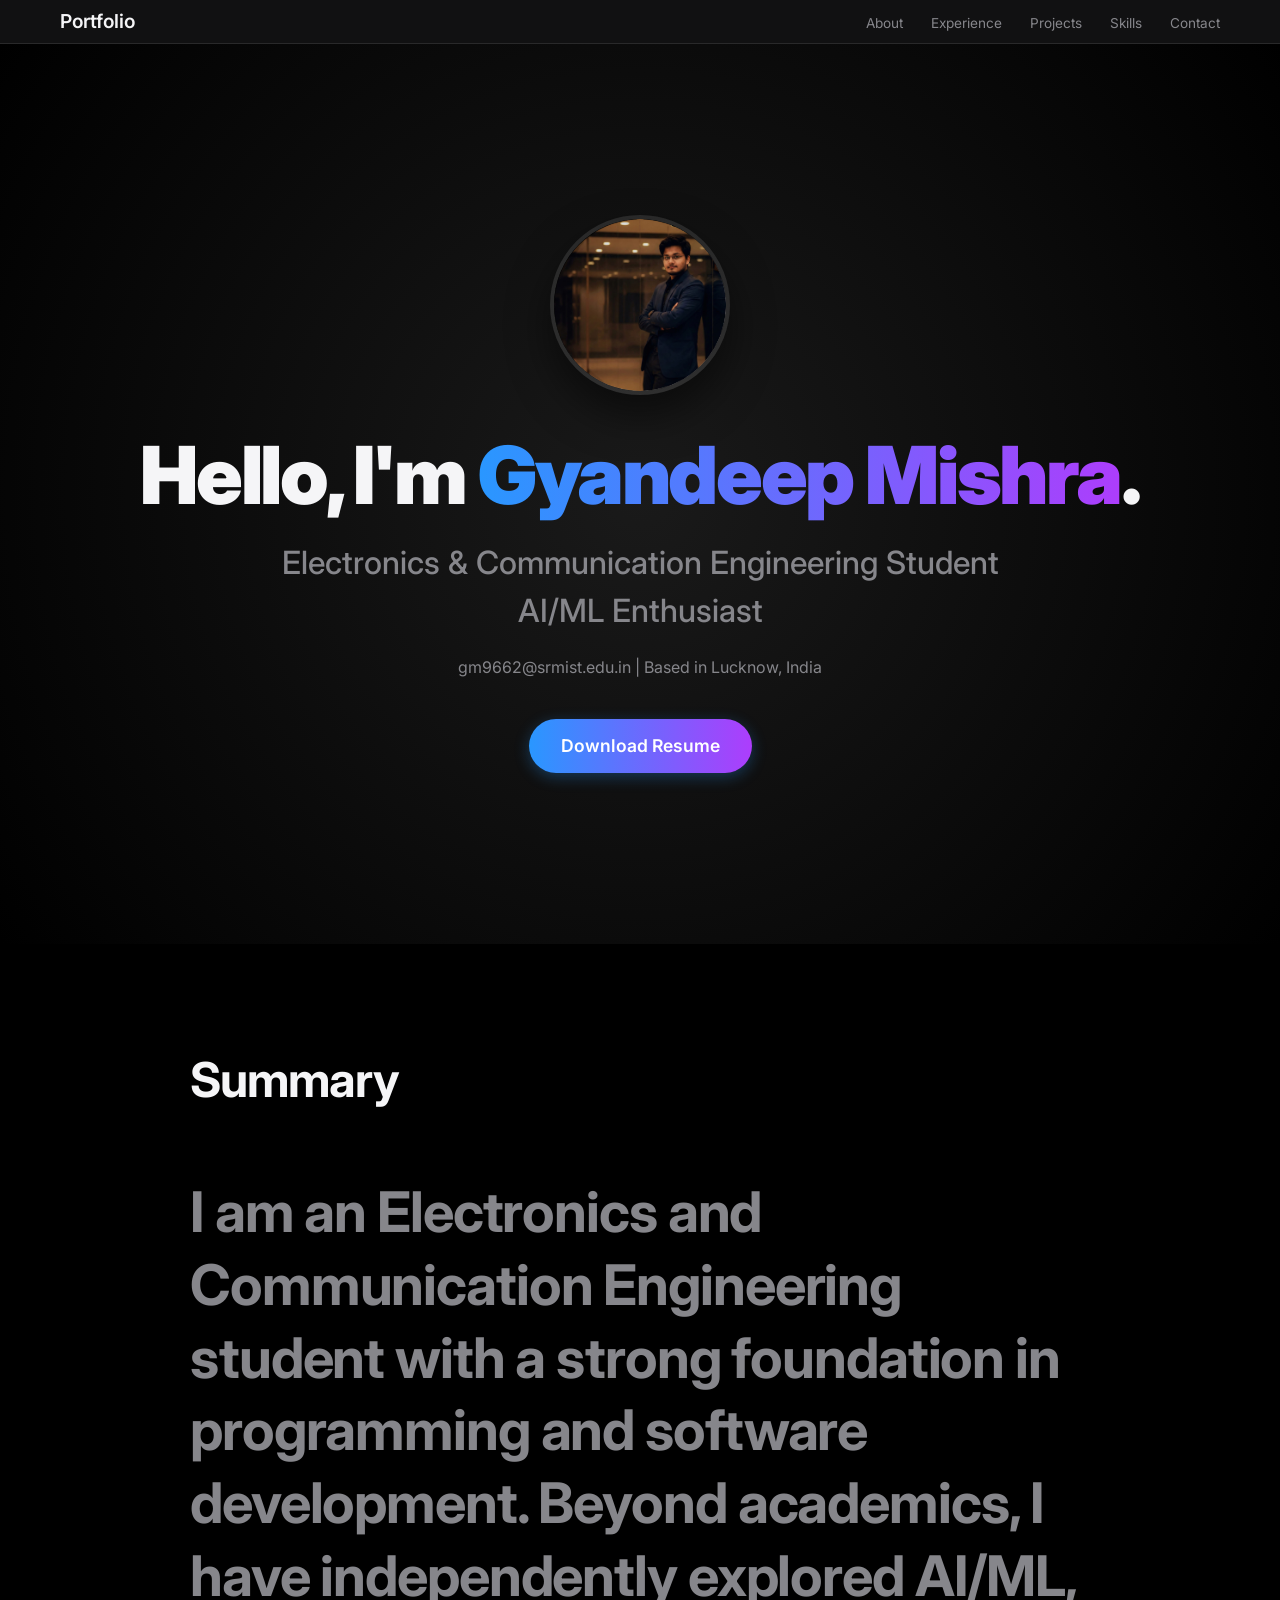
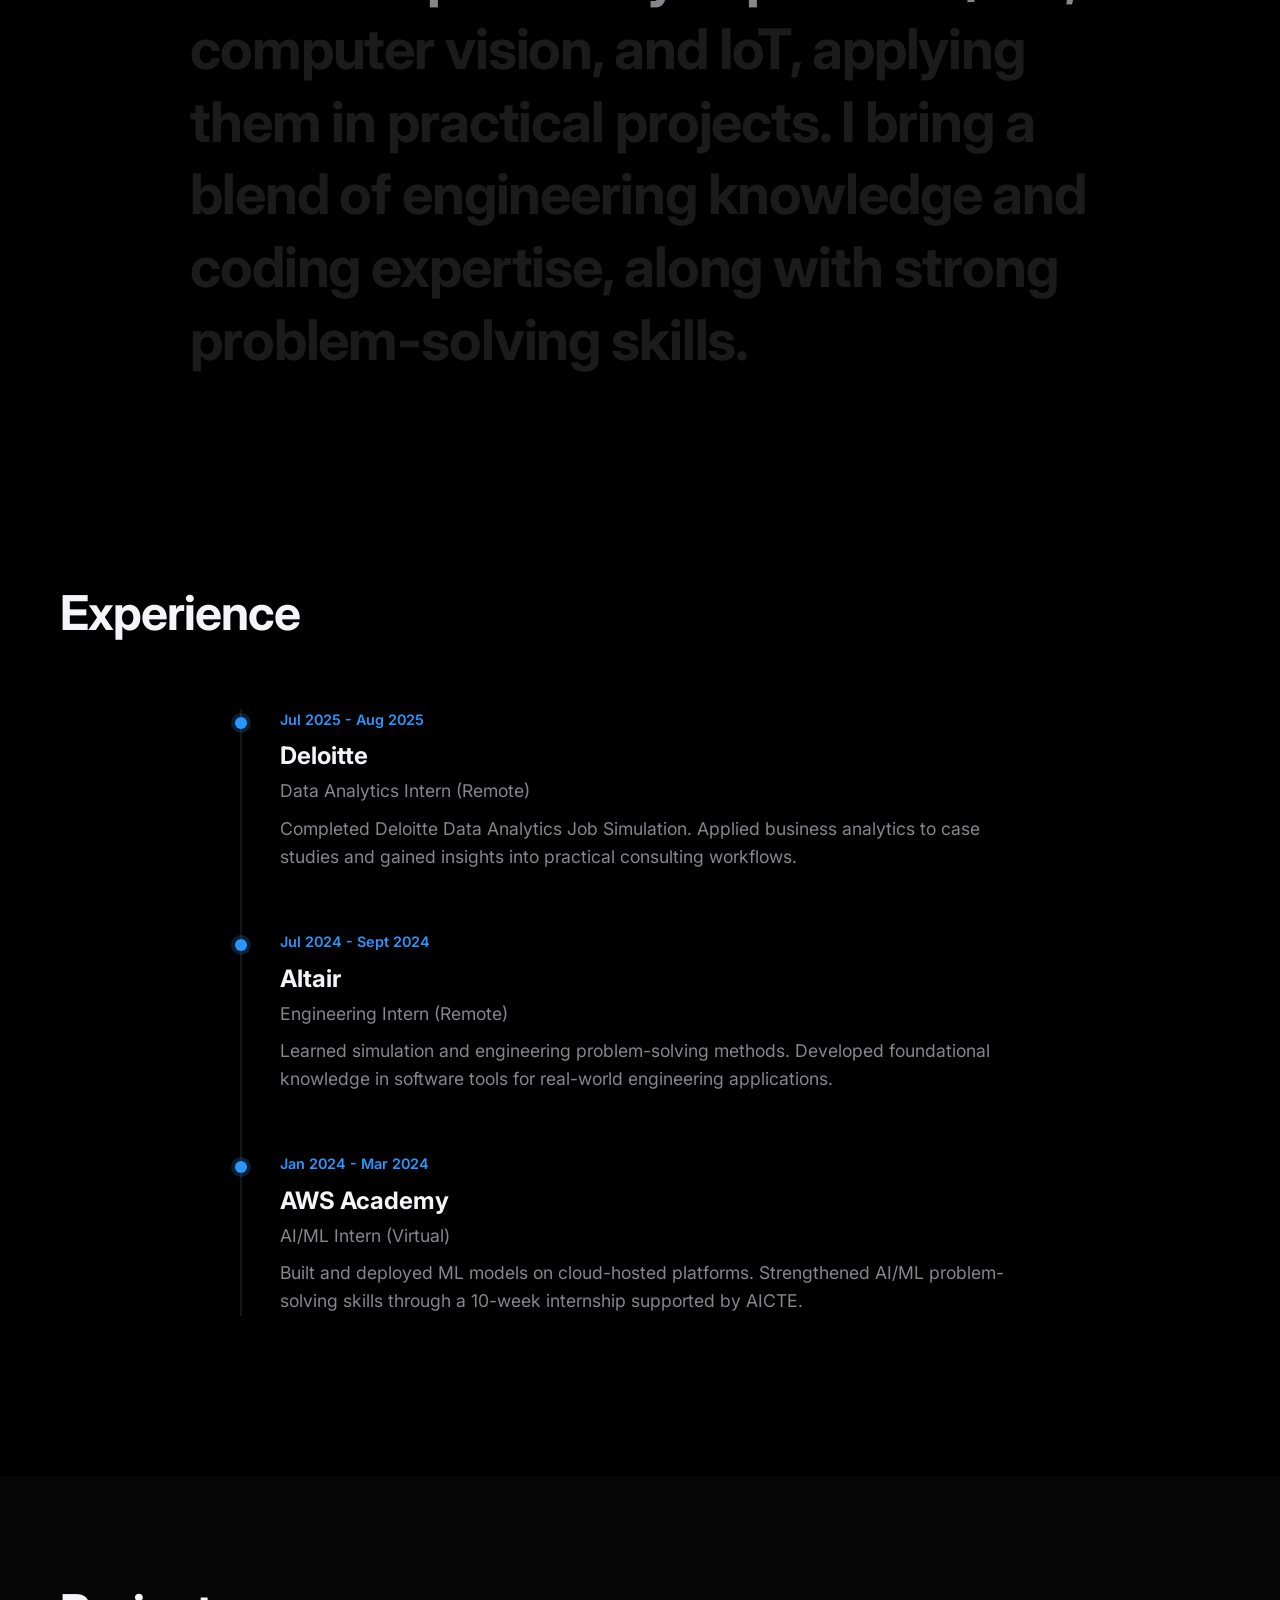
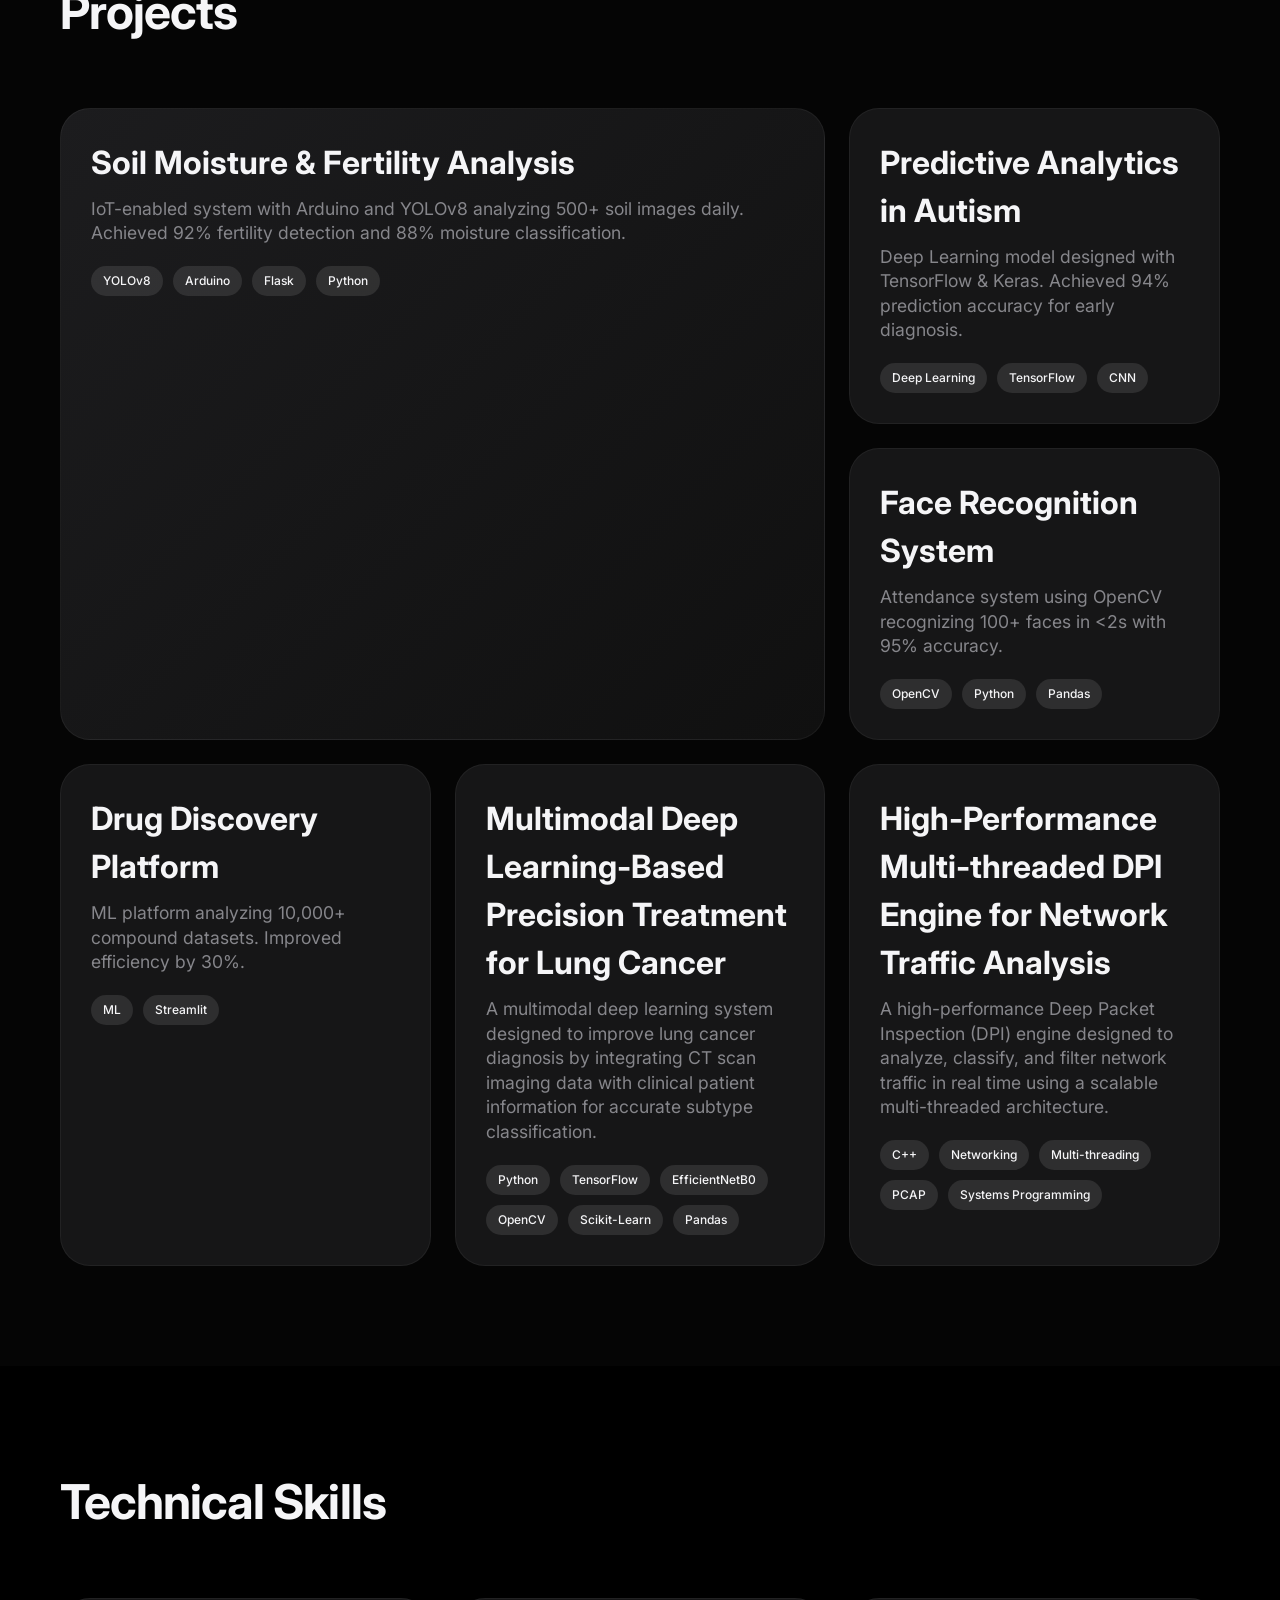
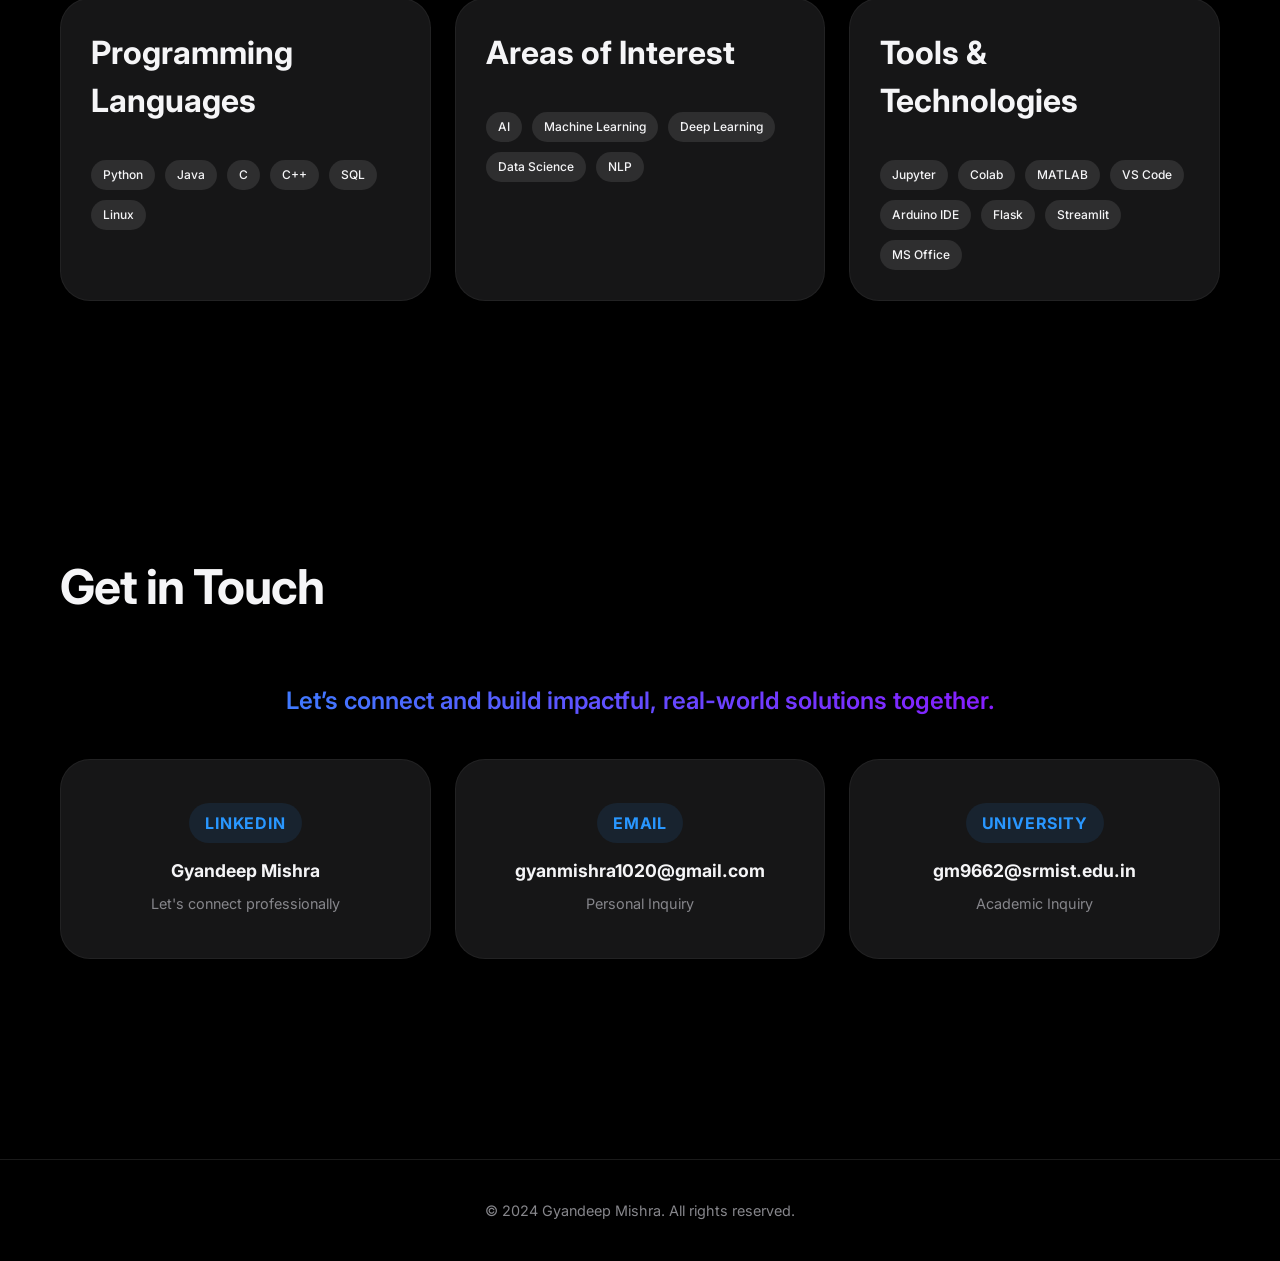
==== commit 7b83b351: "Add files via upload" ====
--- a/index.html
+++ b/index.html
@@ -29,7 +29,7 @@
         <section id="hero" class="hero-section">
             <div class="hero-content">
                 <div class="profile-container">
-                    <img src="profile.png" alt="Gyandeep Mishra" class="profile.png">
+                    <img src="images/profile.png" alt="Gyandeep Mishra" class="profile-img">
                 </div>
                 <h1 class="scroll-reveal">Hello, I'm <span class="highlight">Gyandeep Mishra</span>.</h1>
                 <p class="subtitle scroll-reveal delay-1">Electronics & Communication Engineering Student<br>AI/ML
@@ -37,7 +37,7 @@
                 <p style="margin-top: 20px; color: var(--text-secondary);" class="scroll-reveal delay-2">
                     gm9662@srmist.edu.in | Based in Lucknow, India</p>
                 <div class="scroll-reveal delay-3" style="margin-top: 40px;">
-                    <a href="resume.pdf" class="btn-primary" download>"Gyandeep_Mishra_Resume.pdf"</a>
+                    <a href="resume.pdf" class="btn-primary" download="Gyandeep Mishra_Resume.pdf">Download Resume</a>
                 </div>
             </div>
         </section>
@@ -547,4 +547,4 @@
     <script src="script.js"></script>
 </body>
 
-</html>
+</html>
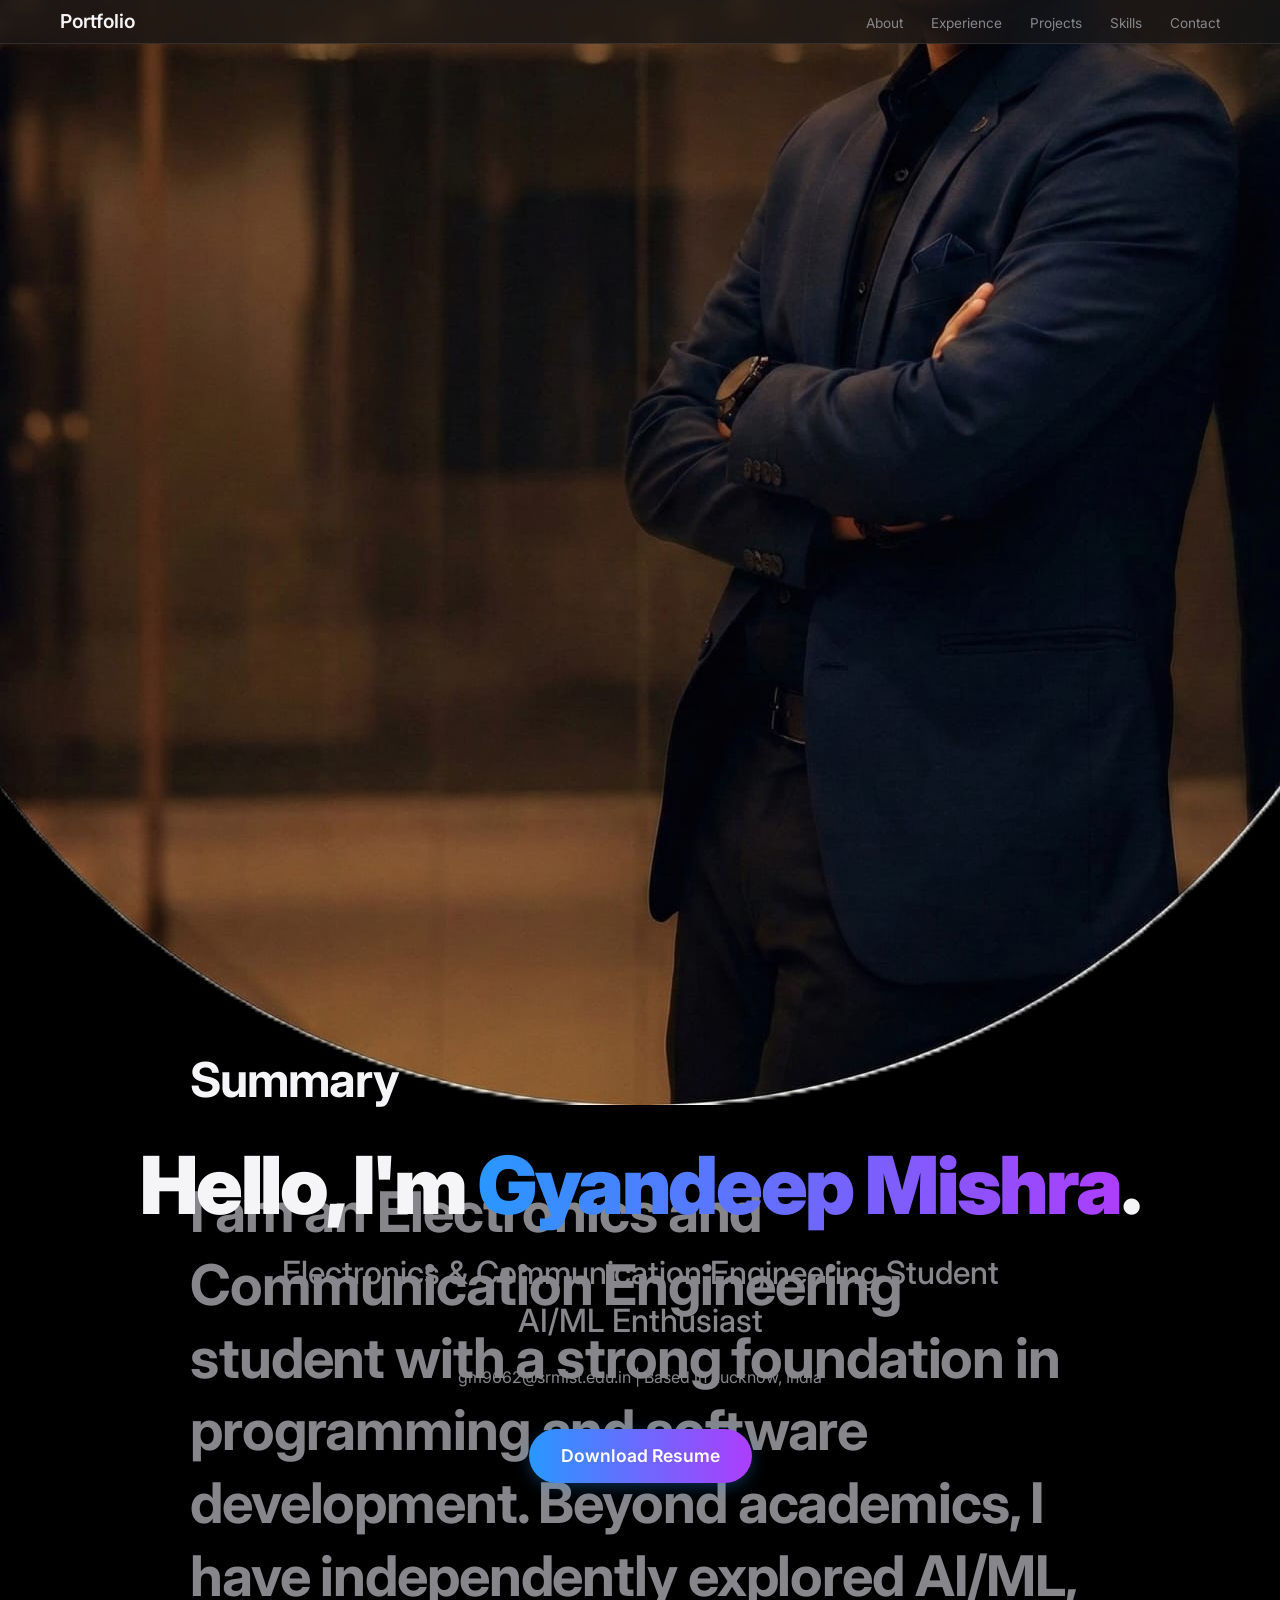
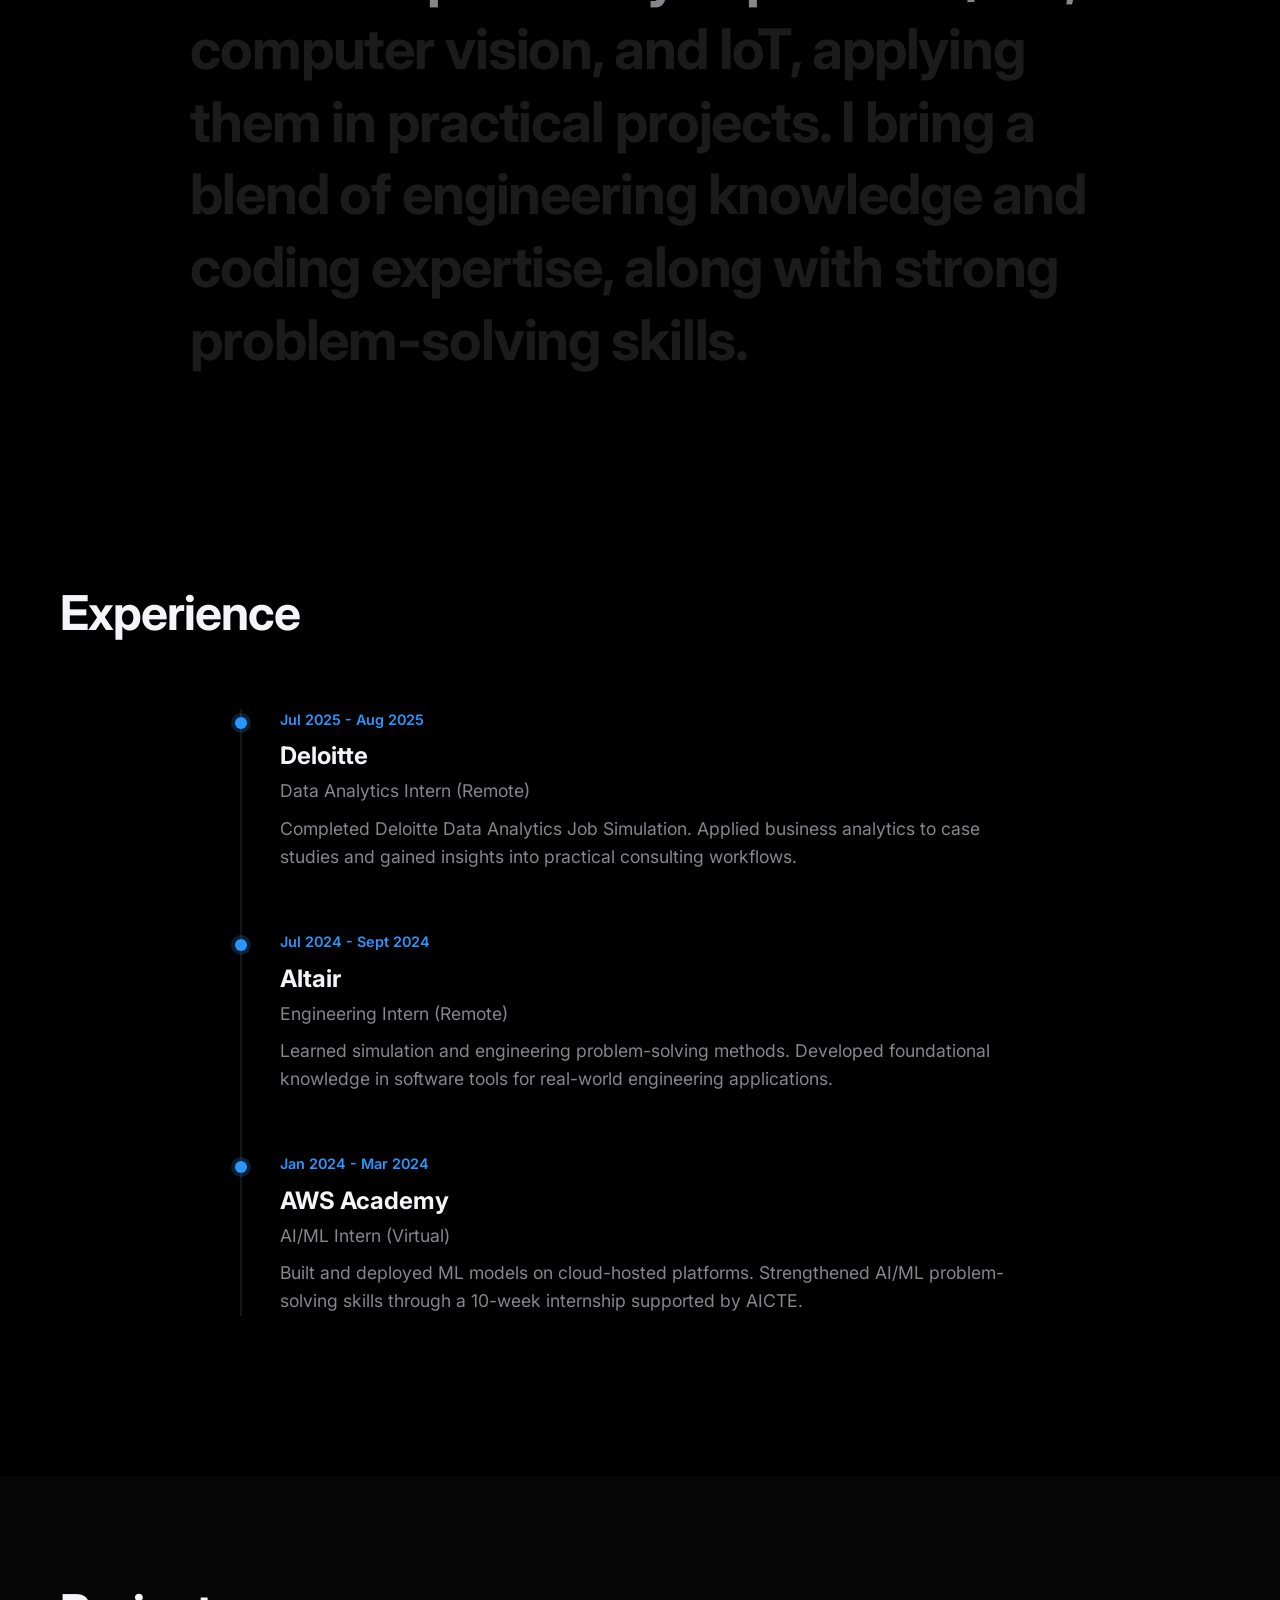
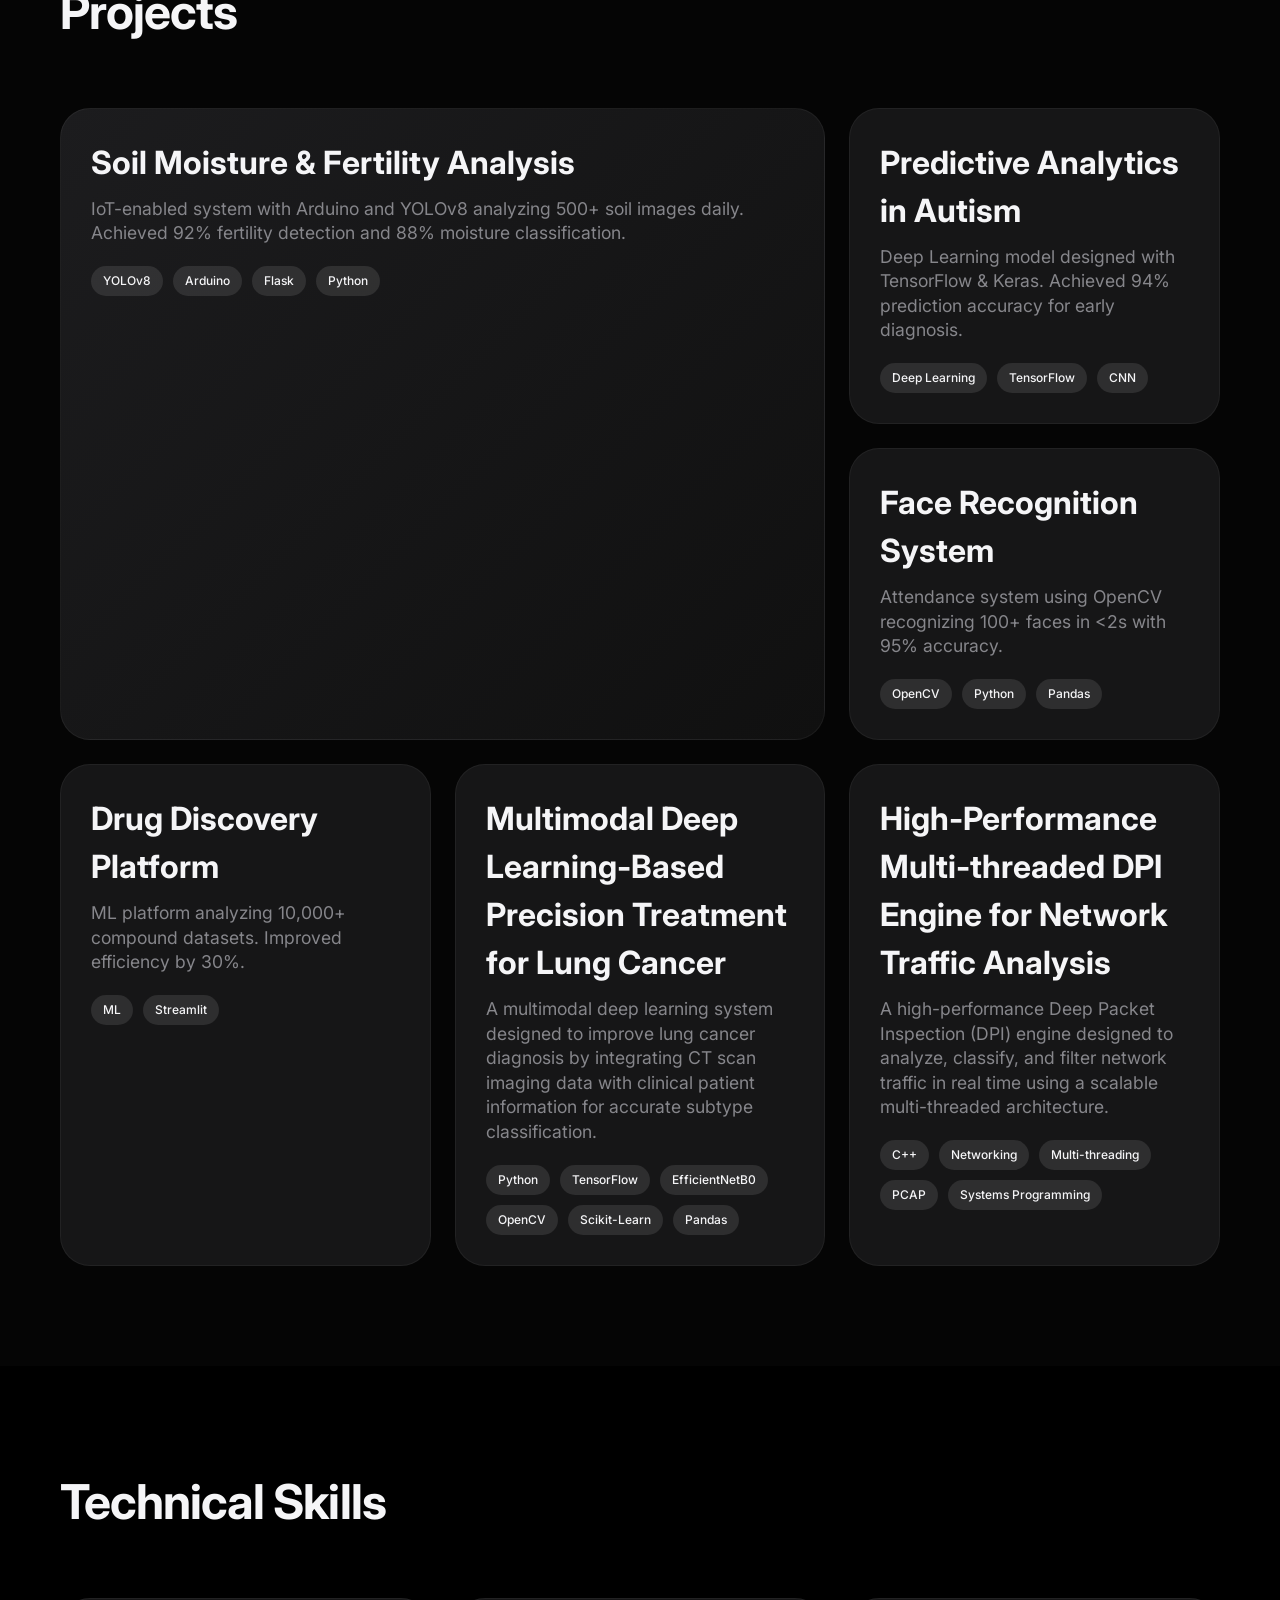
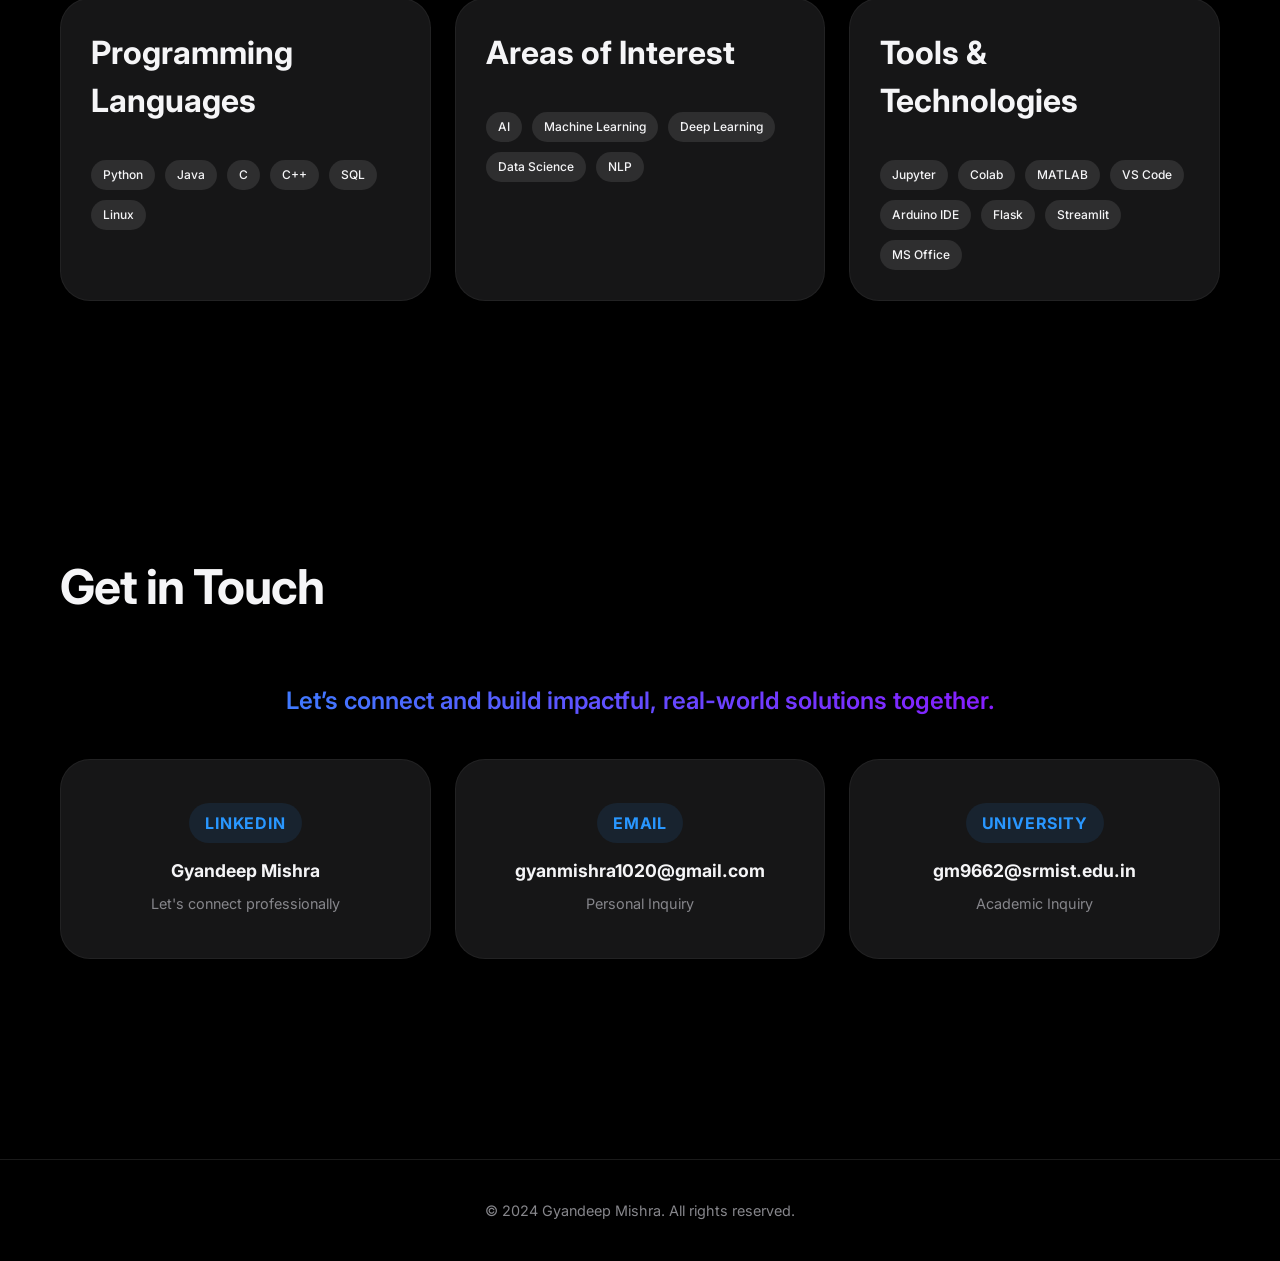
==== commit 50b7cf52: "Update index.html" ====
--- a/index.html
+++ b/index.html
@@ -29,7 +29,7 @@
         <section id="hero" class="hero-section">
             <div class="hero-content">
                 <div class="profile-container">
-                    <img src="images/profile.png" alt="Gyandeep Mishra" class="profile-img">
+                    <img src="profile.png" alt="Gyandeep Mishra" class="profile.png">
                 </div>
                 <h1 class="scroll-reveal">Hello, I'm <span class="highlight">Gyandeep Mishra</span>.</h1>
                 <p class="subtitle scroll-reveal delay-1">Electronics & Communication Engineering Student<br>AI/ML
@@ -547,4 +547,4 @@
     <script src="script.js"></script>
 </body>
 
-</html>+</html>
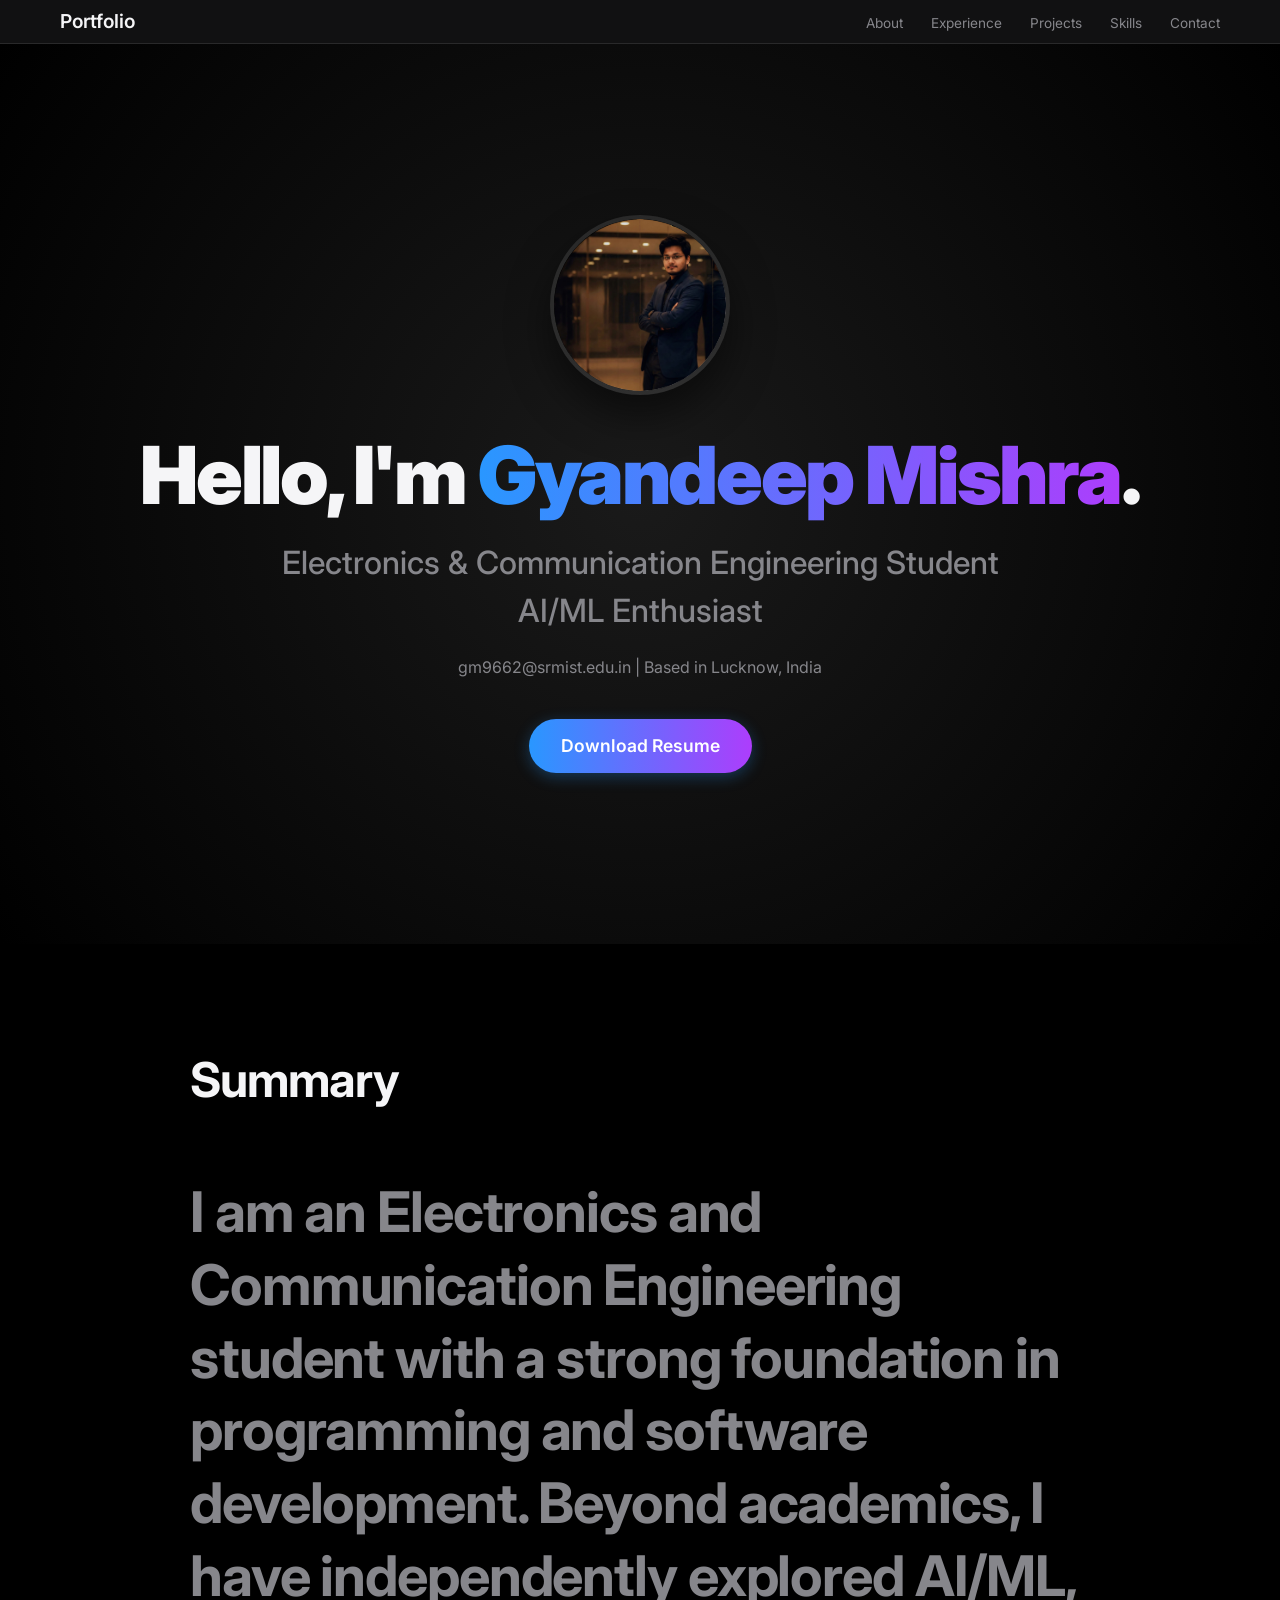
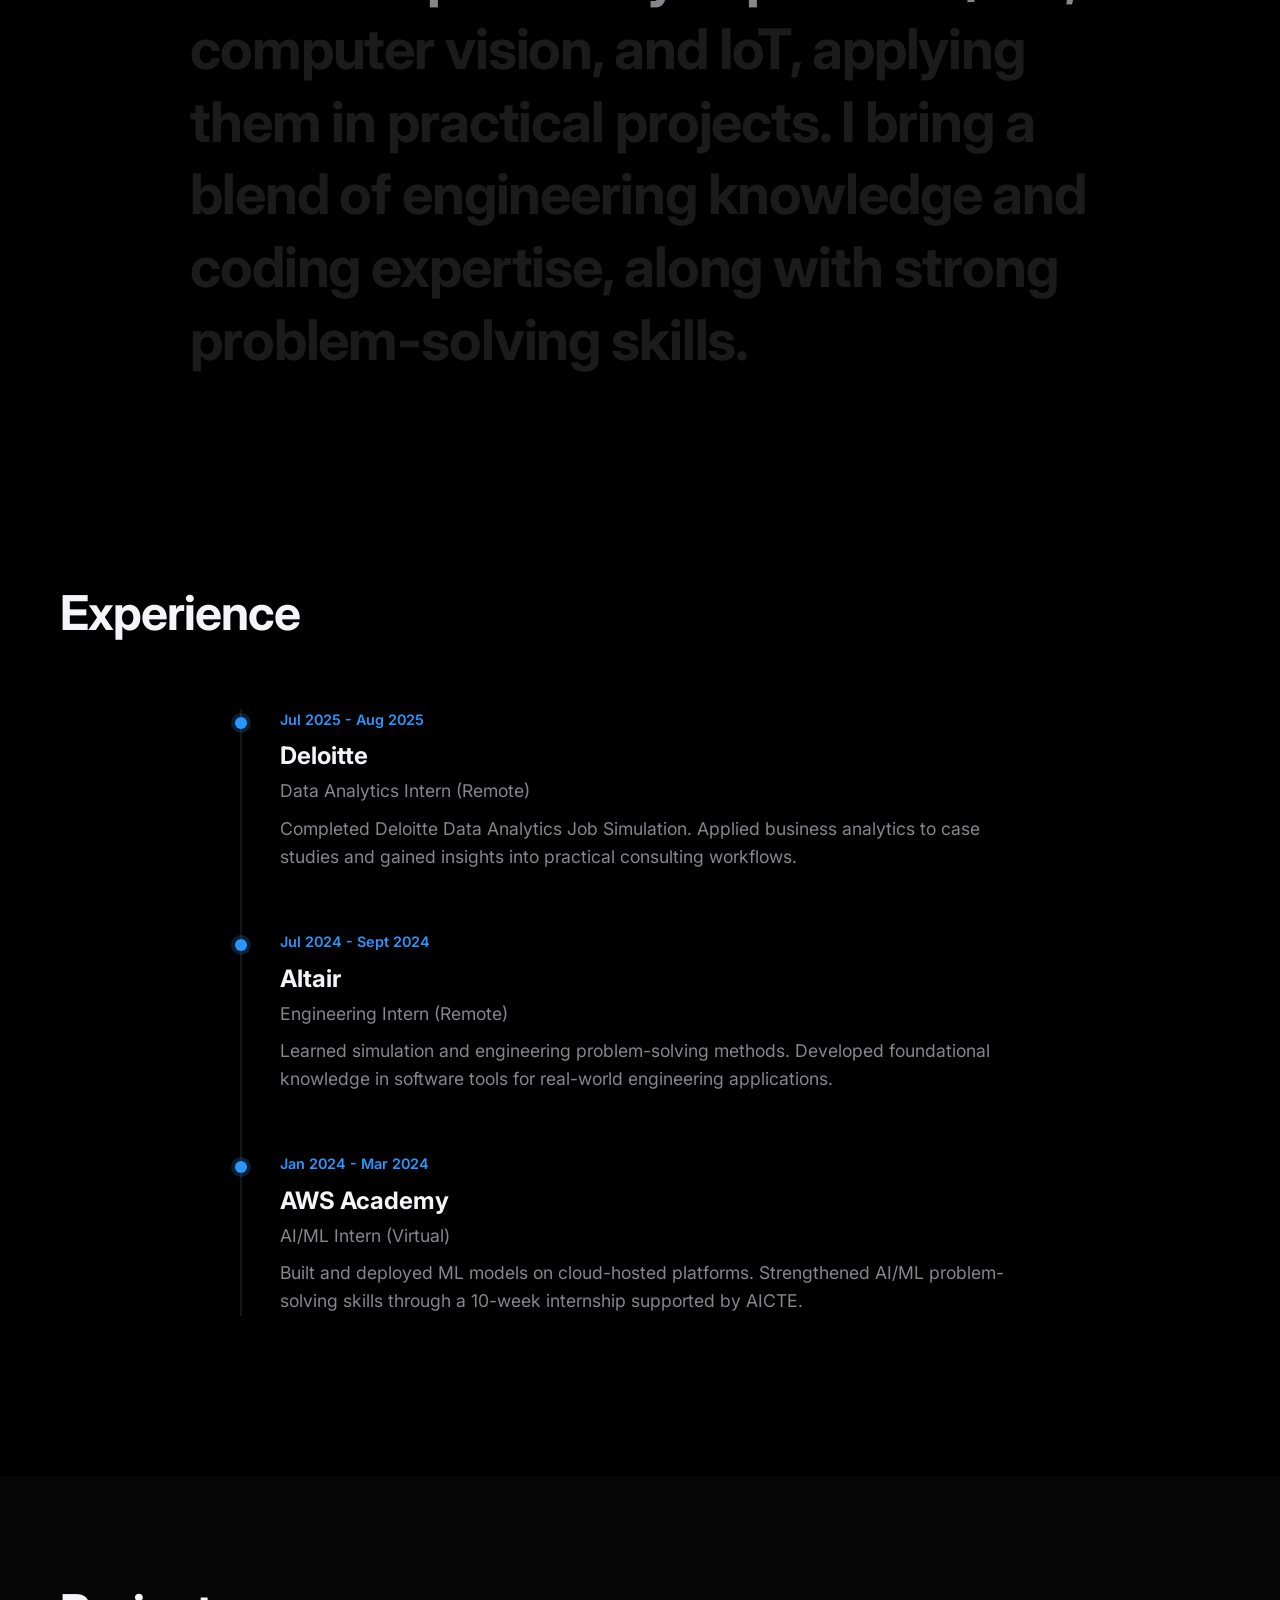
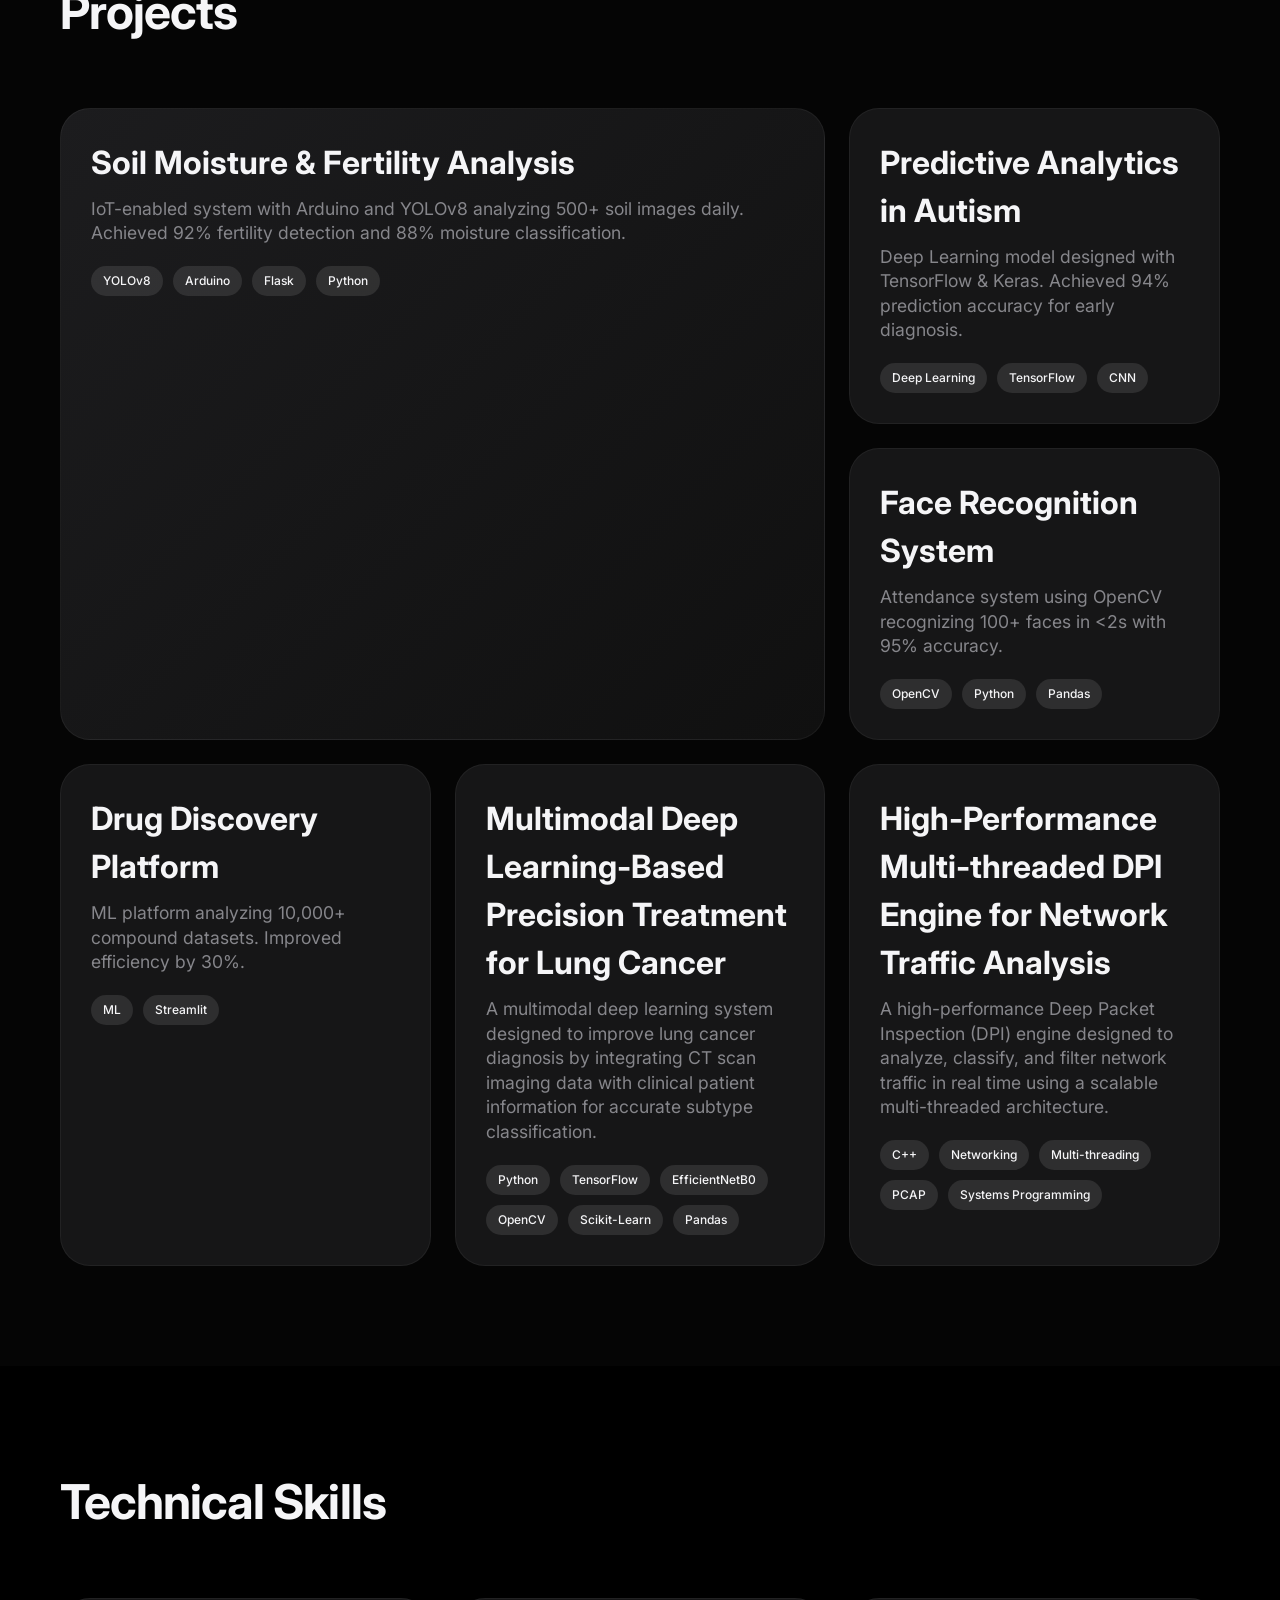
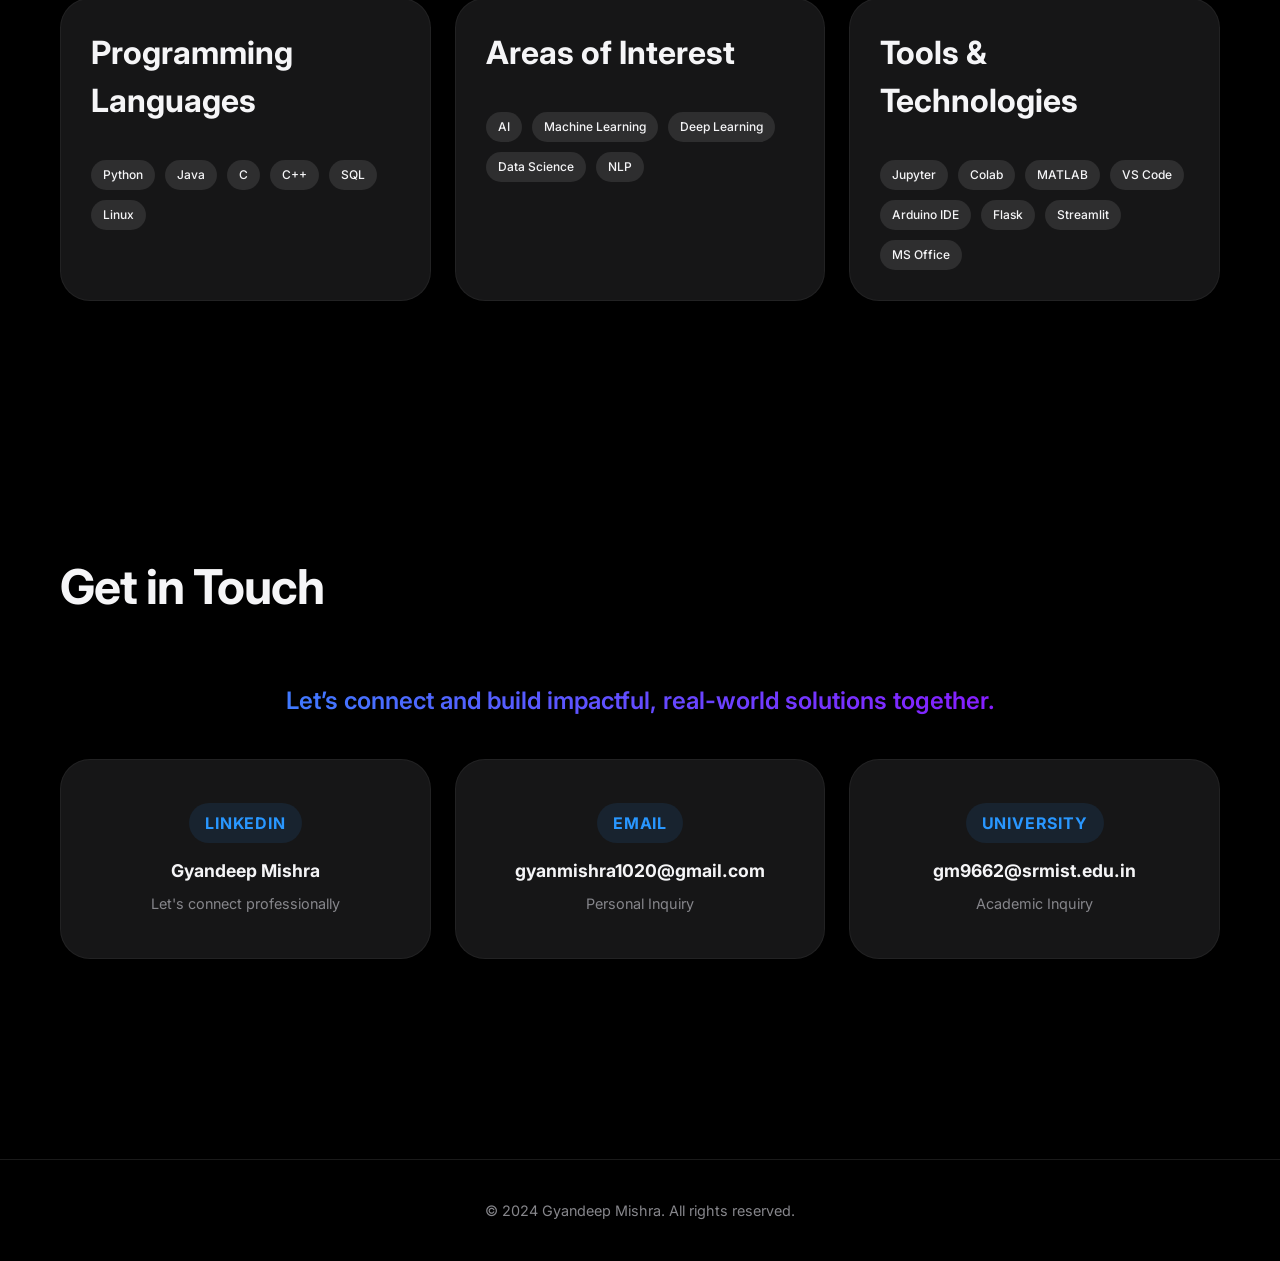
==== commit 2a84b6c2: "Add files via upload" ====
--- a/index.html
+++ b/index.html
@@ -29,7 +29,7 @@
         <section id="hero" class="hero-section">
             <div class="hero-content">
                 <div class="profile-container">
-                    <img src="profile.png" alt="Gyandeep Mishra" class="profile.png">
+                    <img src="./images/profile.png" alt="Gyandeep Mishra" class="profile-img">
                 </div>
                 <h1 class="scroll-reveal">Hello, I'm <span class="highlight">Gyandeep Mishra</span>.</h1>
                 <p class="subtitle scroll-reveal delay-1">Electronics & Communication Engineering Student<br>AI/ML
@@ -547,4 +547,4 @@
     <script src="script.js"></script>
 </body>
 
-</html>
+</html>
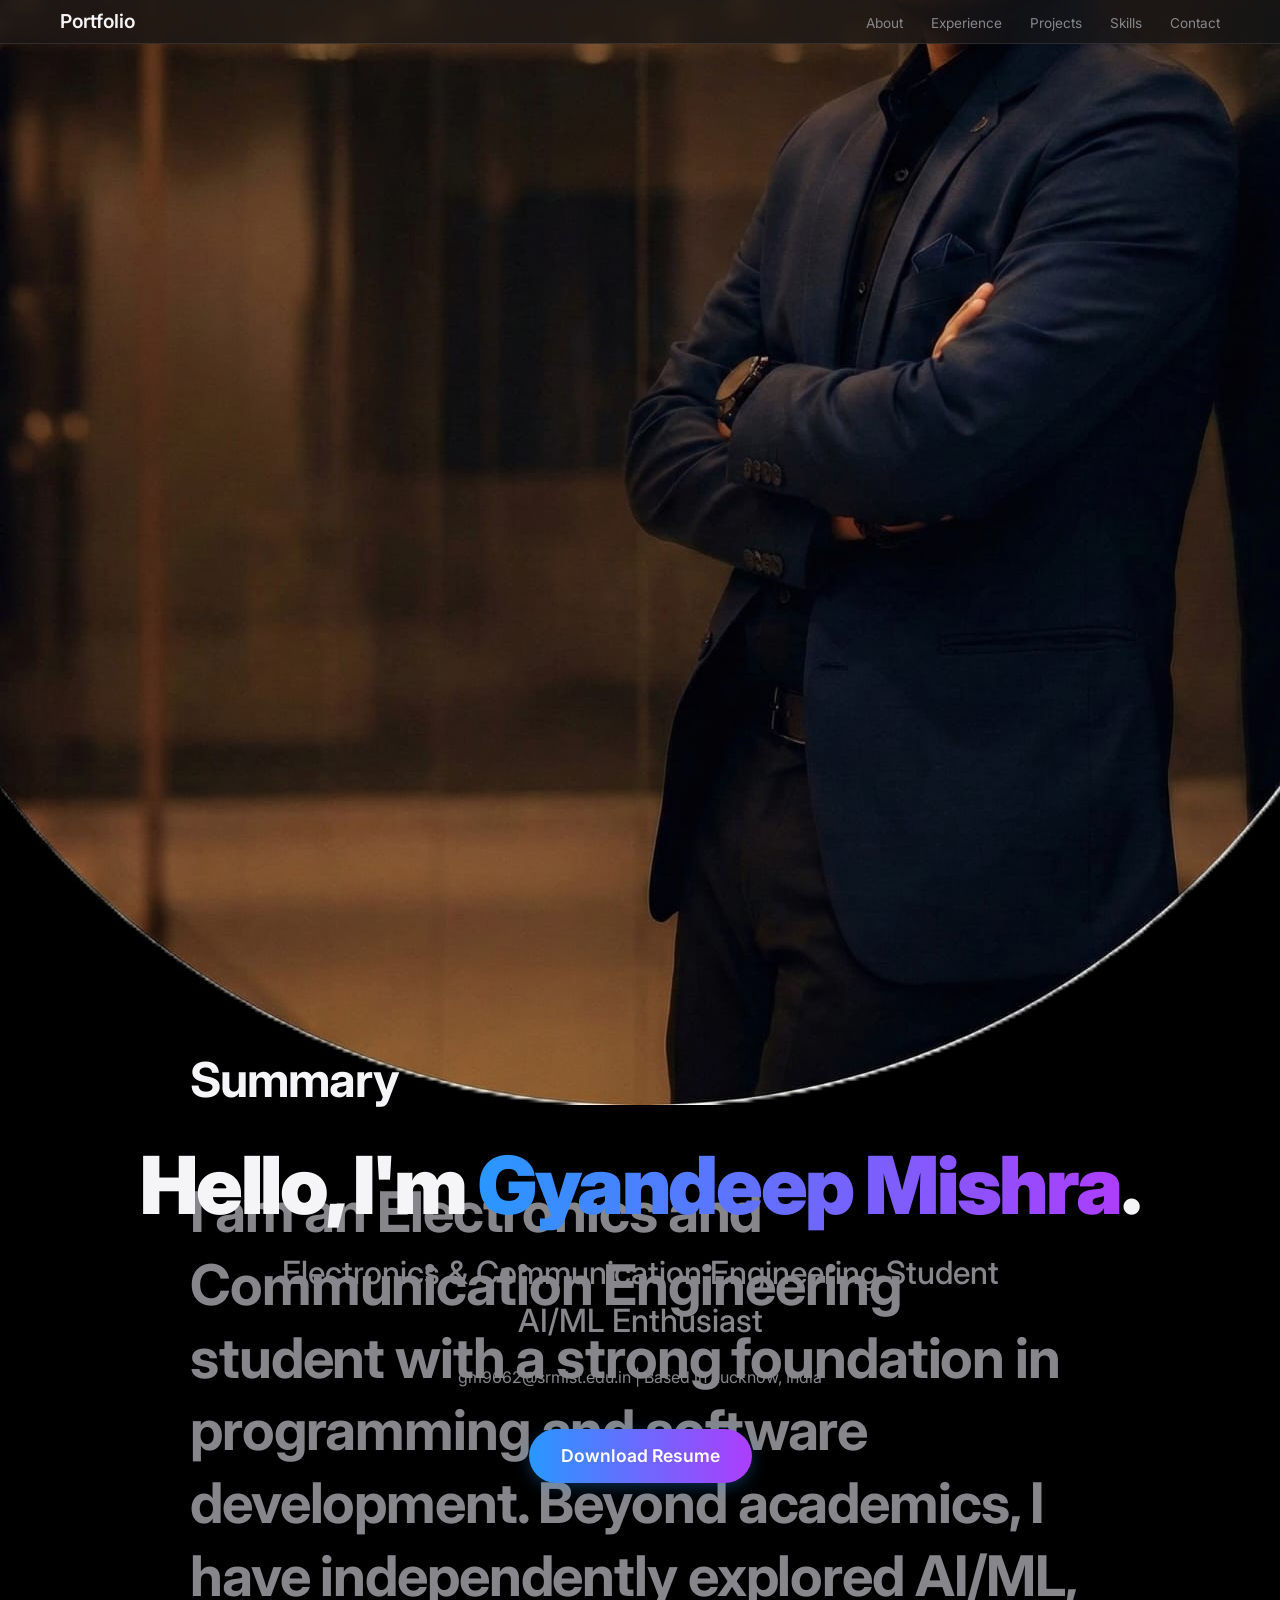
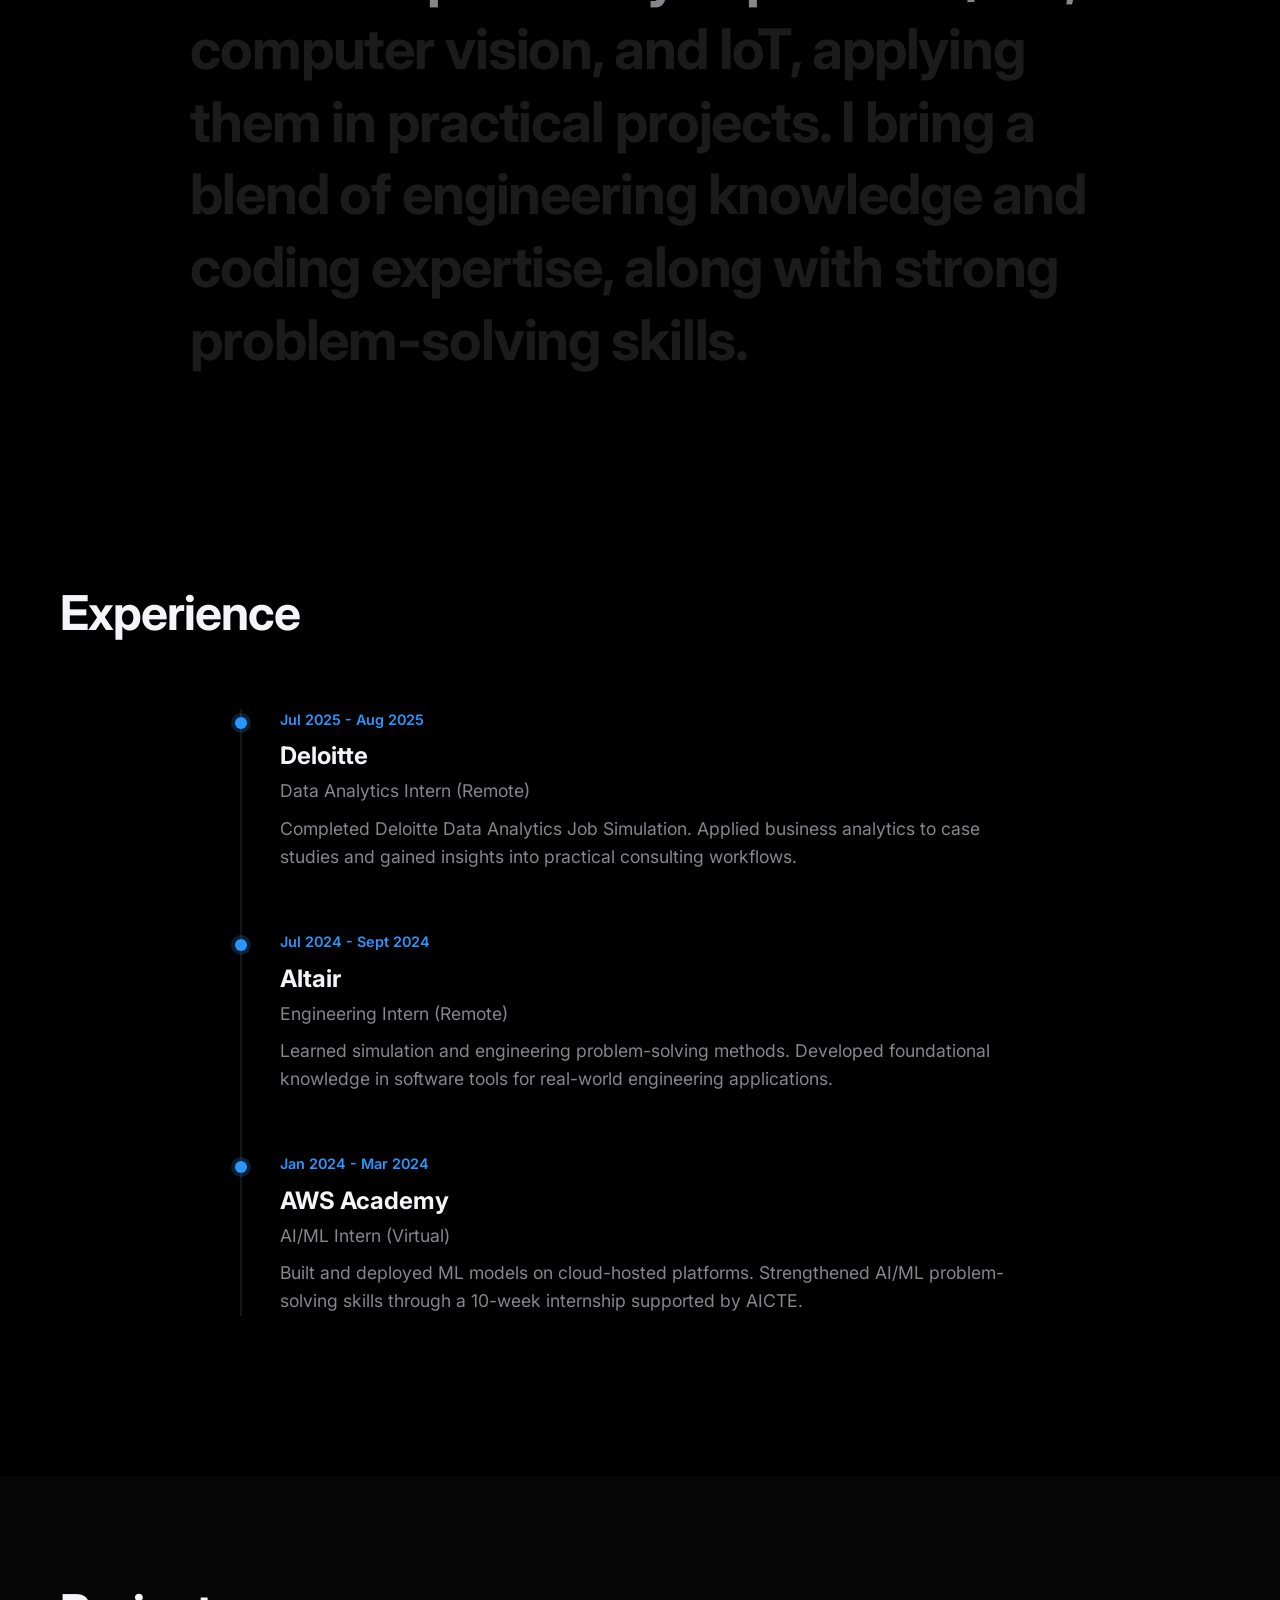
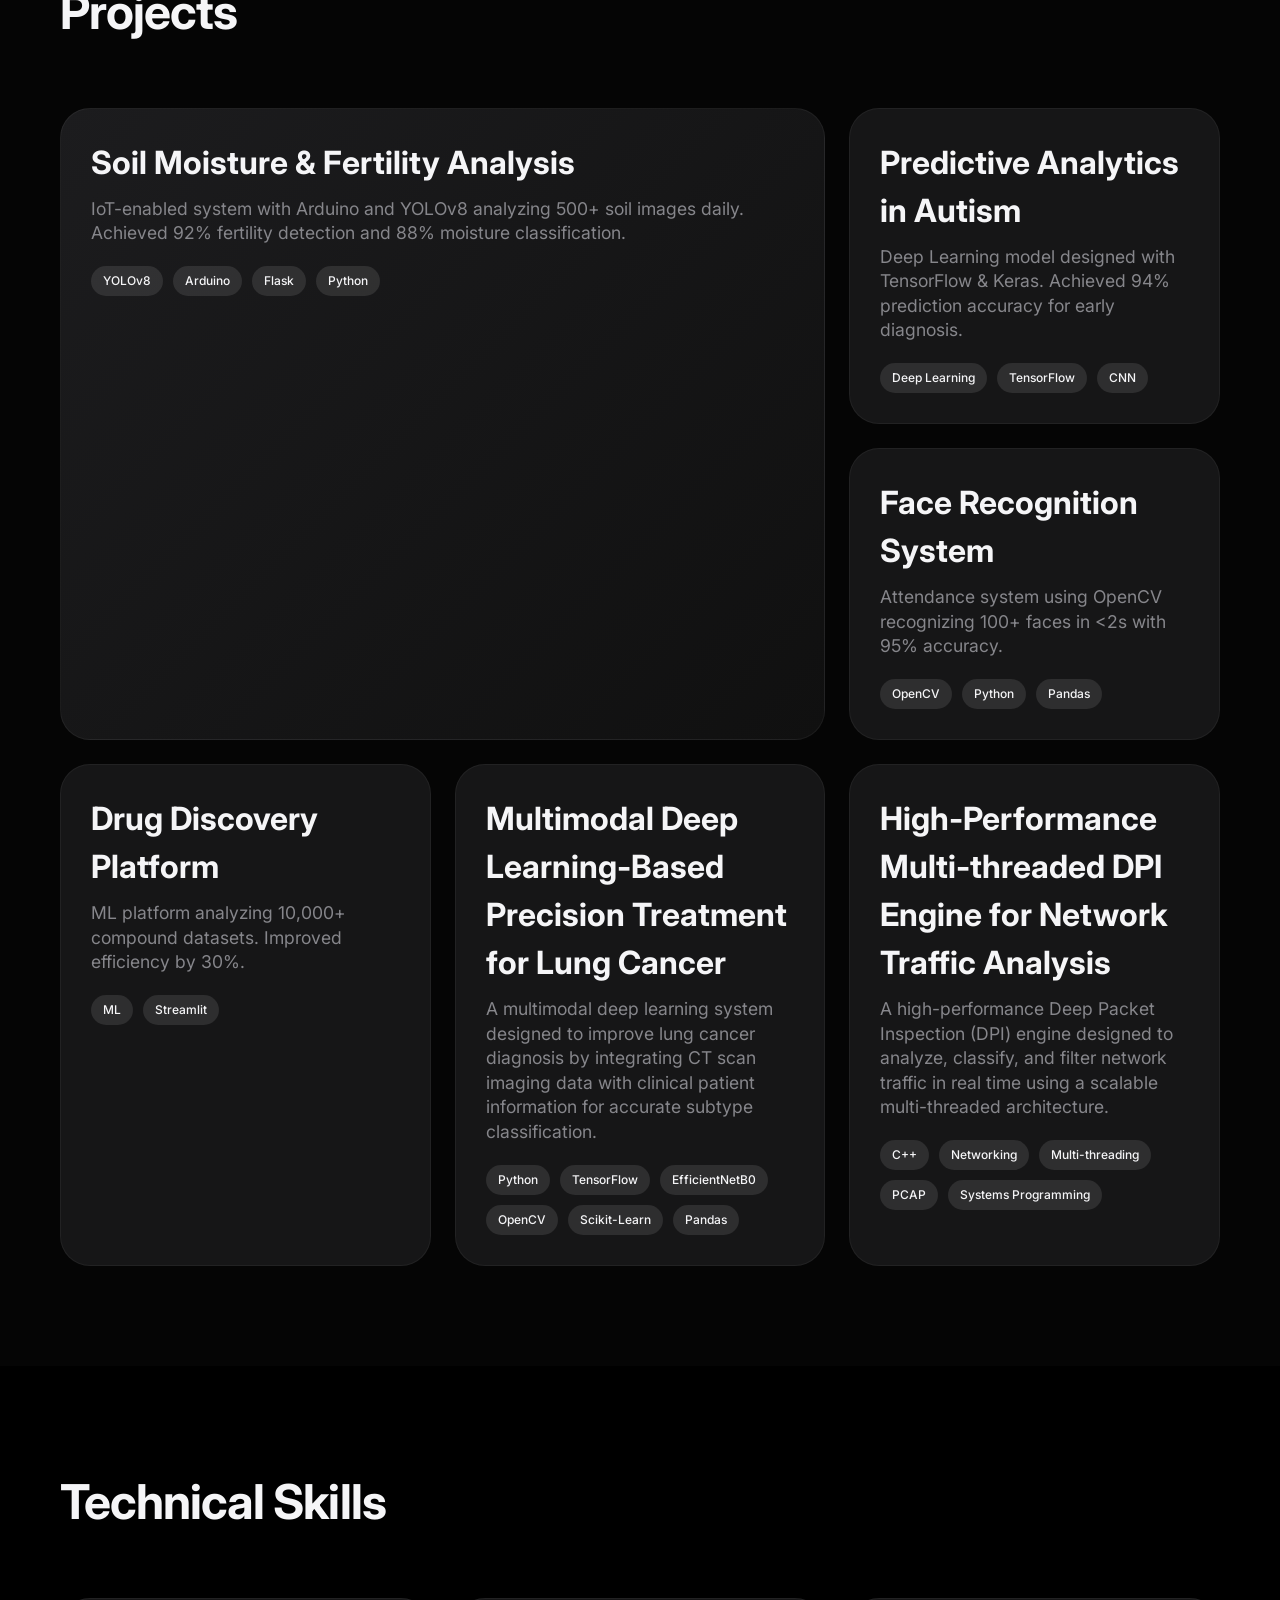
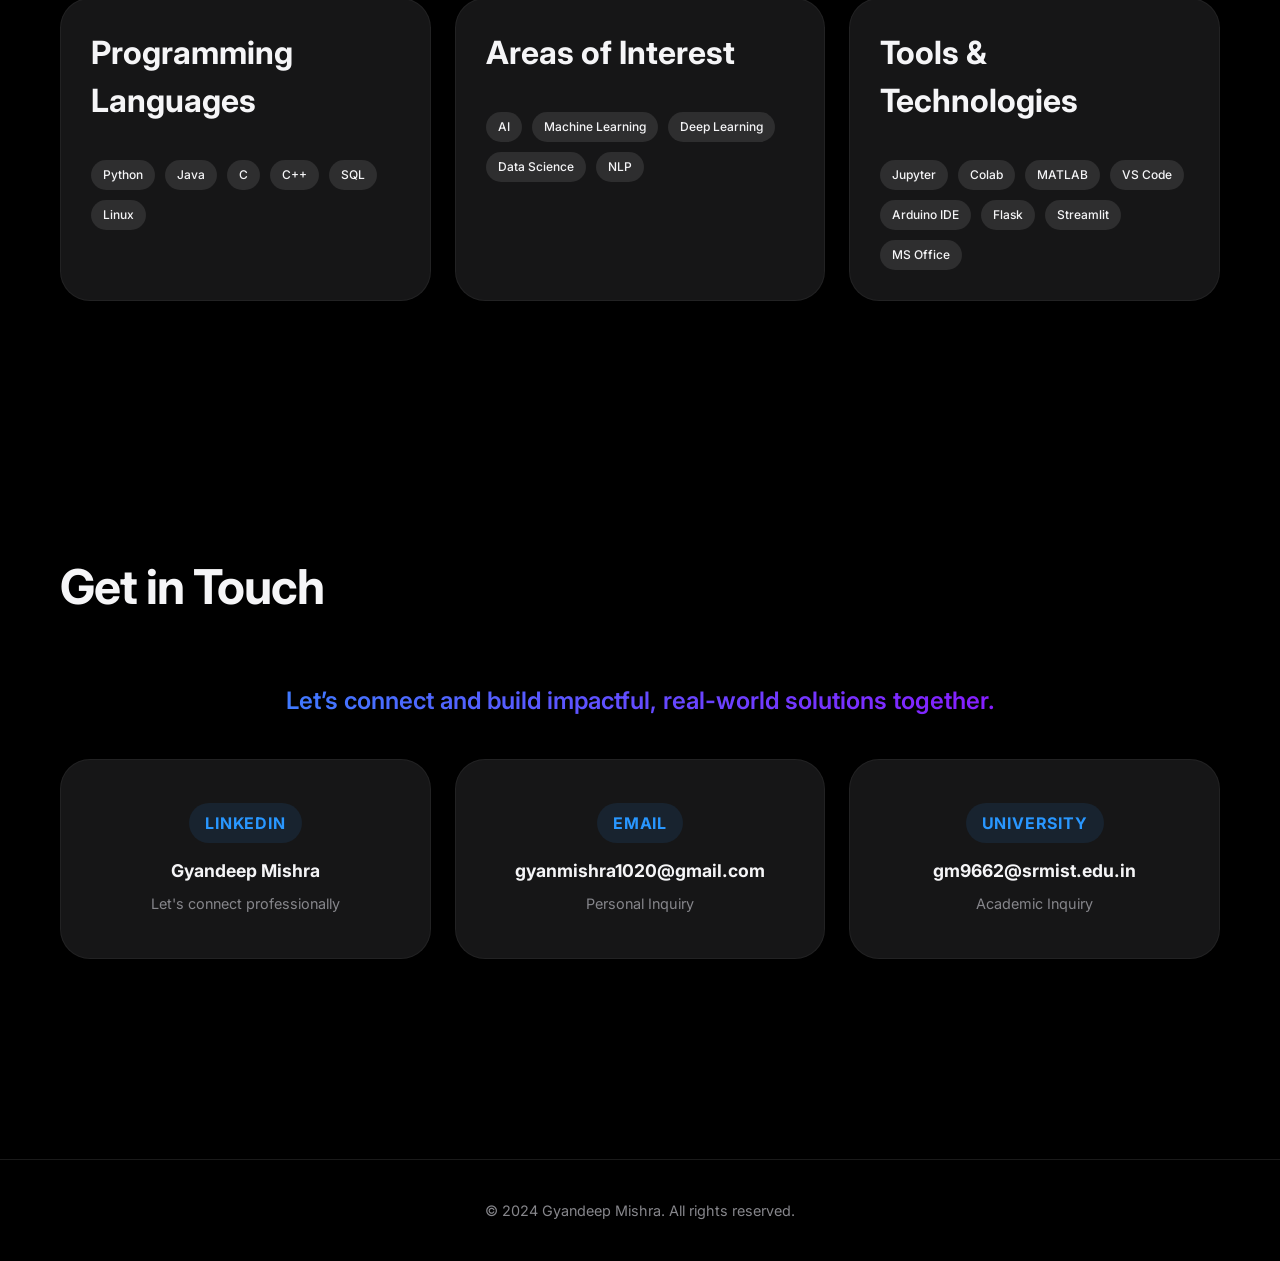
==== commit 035b870f: "Update index.html" ====
--- a/index.html
+++ b/index.html
@@ -29,7 +29,7 @@
         <section id="hero" class="hero-section">
             <div class="hero-content">
                 <div class="profile-container">
-                    <img src="./images/profile.png" alt="Gyandeep Mishra" class="profile-img">
+                    <img src="profile.png" alt="Gyandeep Mishra" class="profile.img">
                 </div>
                 <h1 class="scroll-reveal">Hello, I'm <span class="highlight">Gyandeep Mishra</span>.</h1>
                 <p class="subtitle scroll-reveal delay-1">Electronics & Communication Engineering Student<br>AI/ML
@@ -547,4 +547,4 @@
     <script src="script.js"></script>
 </body>
 
-</html>+</html>
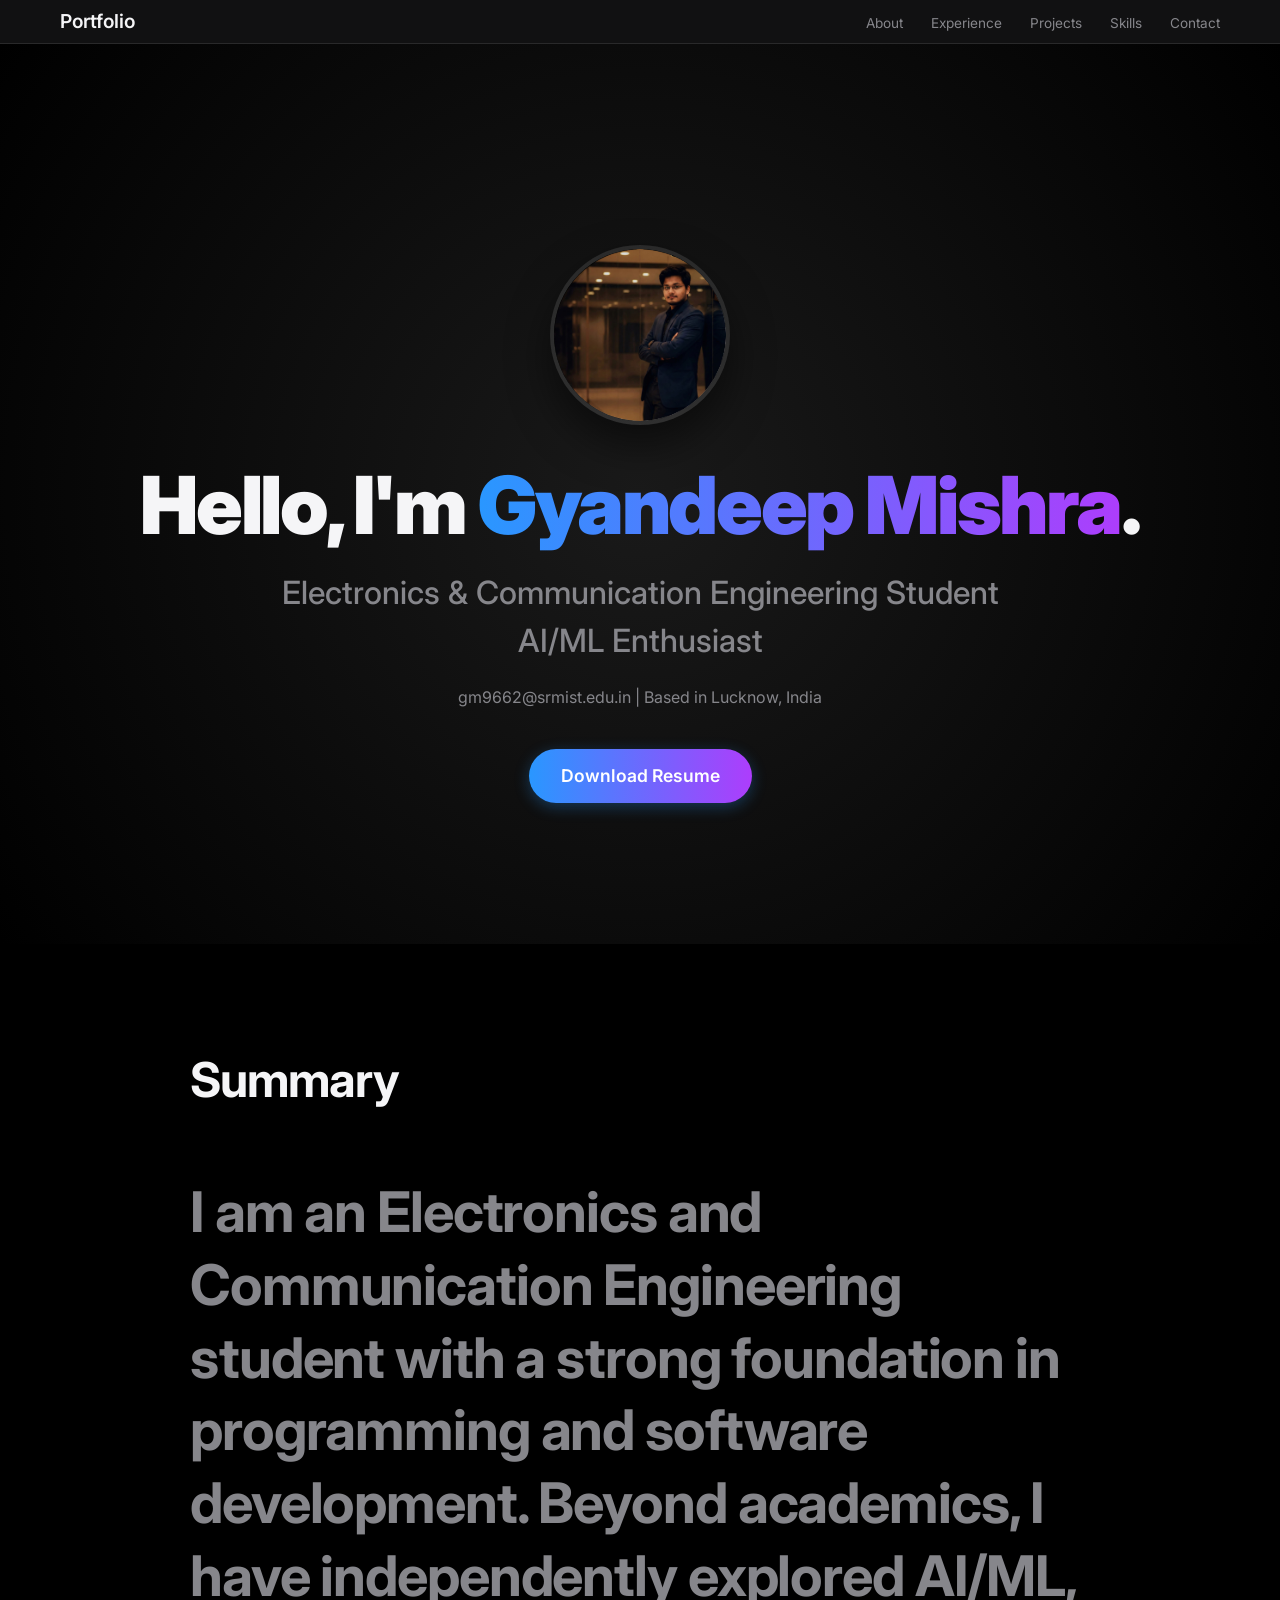
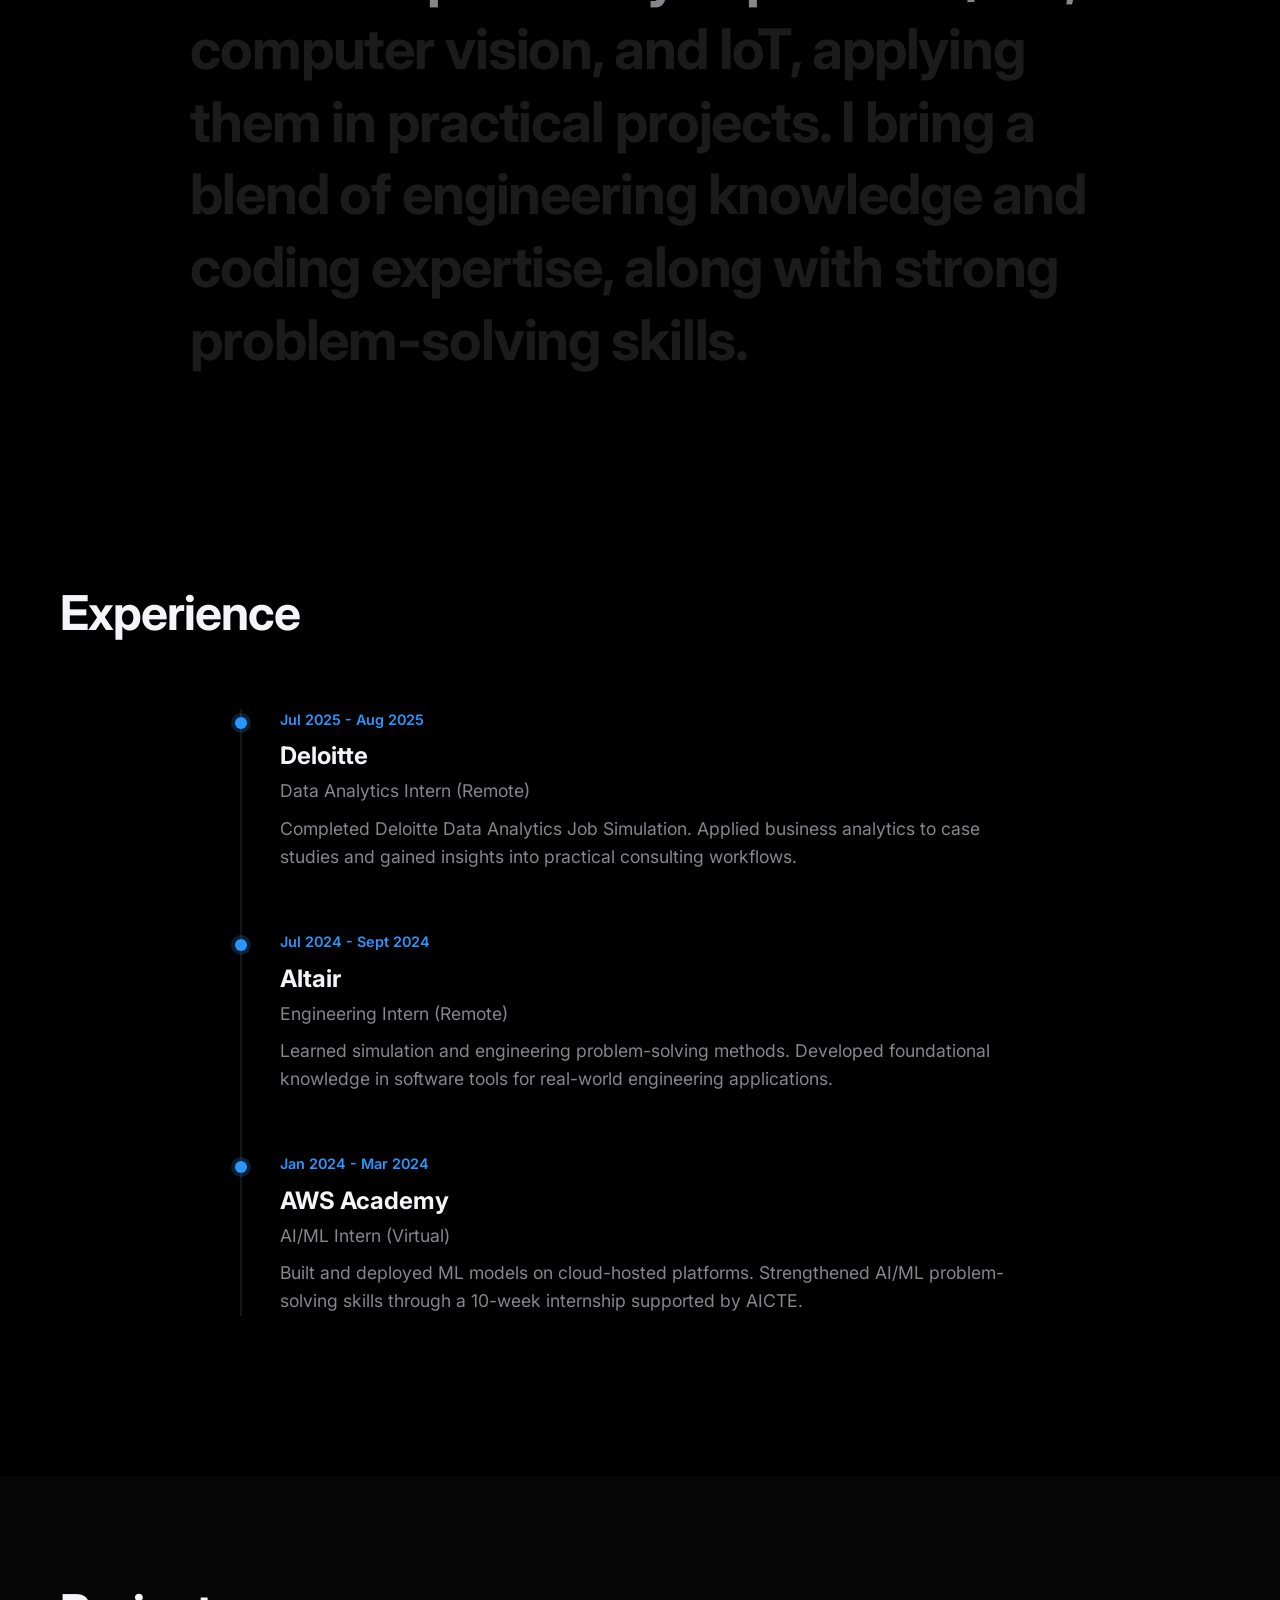
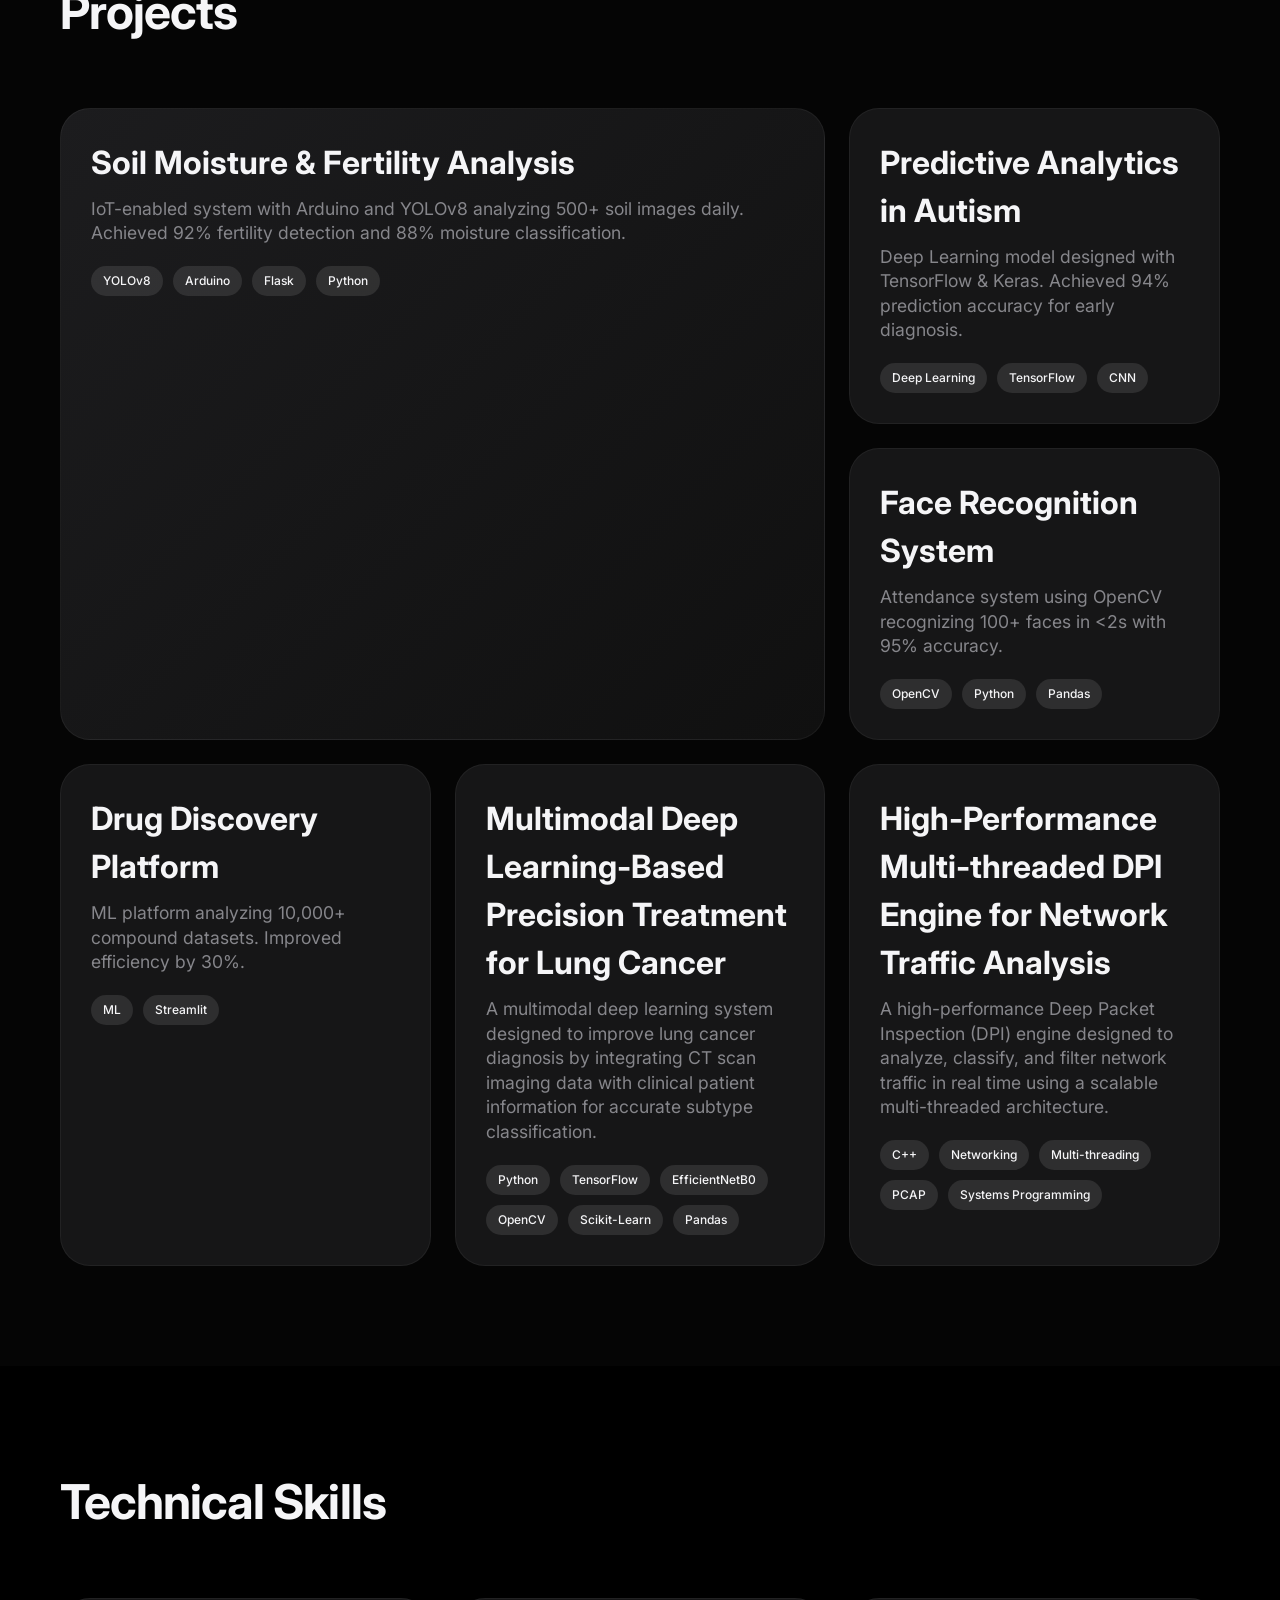
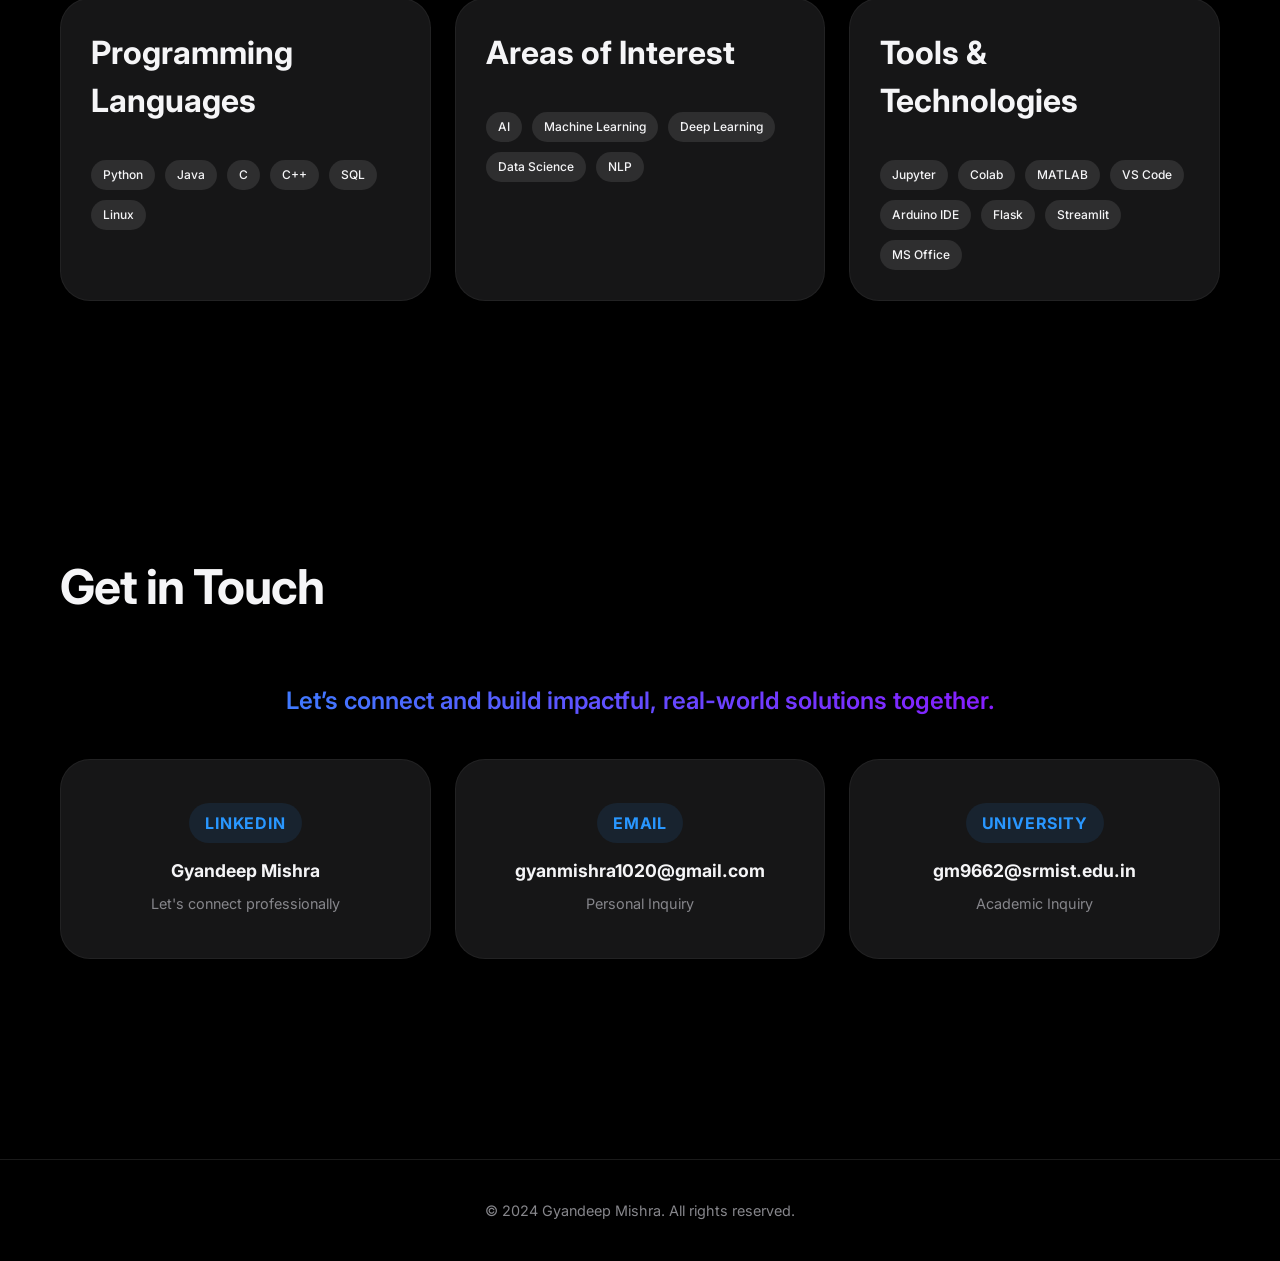
==== commit 7ce63027: "Add files via upload" ====
--- a/index.html
+++ b/index.html
@@ -5,7 +5,7 @@
     <meta charset="UTF-8">
     <meta name="viewport" content="width=device-width, initial-scale=1.0">
     <title>Portfolio</title>
-    <link rel="stylesheet" href="styles.css">
+    <link rel="stylesheet" href="styles.css?v=2">
     <link rel="preconnect" href="https://fonts.googleapis.com">
     <link rel="preconnect" href="https://fonts.gstatic.com" crossorigin>
     <link href="https://fonts.googleapis.com/css2?family=Inter:wght@400;600;700;900&display=swap" rel="stylesheet">
@@ -29,7 +29,7 @@
         <section id="hero" class="hero-section">
             <div class="hero-content">
                 <div class="profile-container">
-                    <img src="profile.png" alt="Gyandeep Mishra" class="profile.img">
+                    <img src="./images/profile.png" alt="Gyandeep Mishra" class="profile-img">
                 </div>
                 <h1 class="scroll-reveal">Hello, I'm <span class="highlight">Gyandeep Mishra</span>.</h1>
                 <p class="subtitle scroll-reveal delay-1">Electronics & Communication Engineering Student<br>AI/ML
@@ -547,4 +547,4 @@
     <script src="script.js"></script>
 </body>
 
-</html>
+</html>
--- a/styles.css
+++ b/styles.css
@@ -85,7 +85,8 @@
 
 /* Hero Section */
 .hero-section {
-    height: 100vh;
+    min-height: 100vh;
+    padding: 120px 20px 60px;
     display: flex;
     justify-content: center;
     align-items: center;
